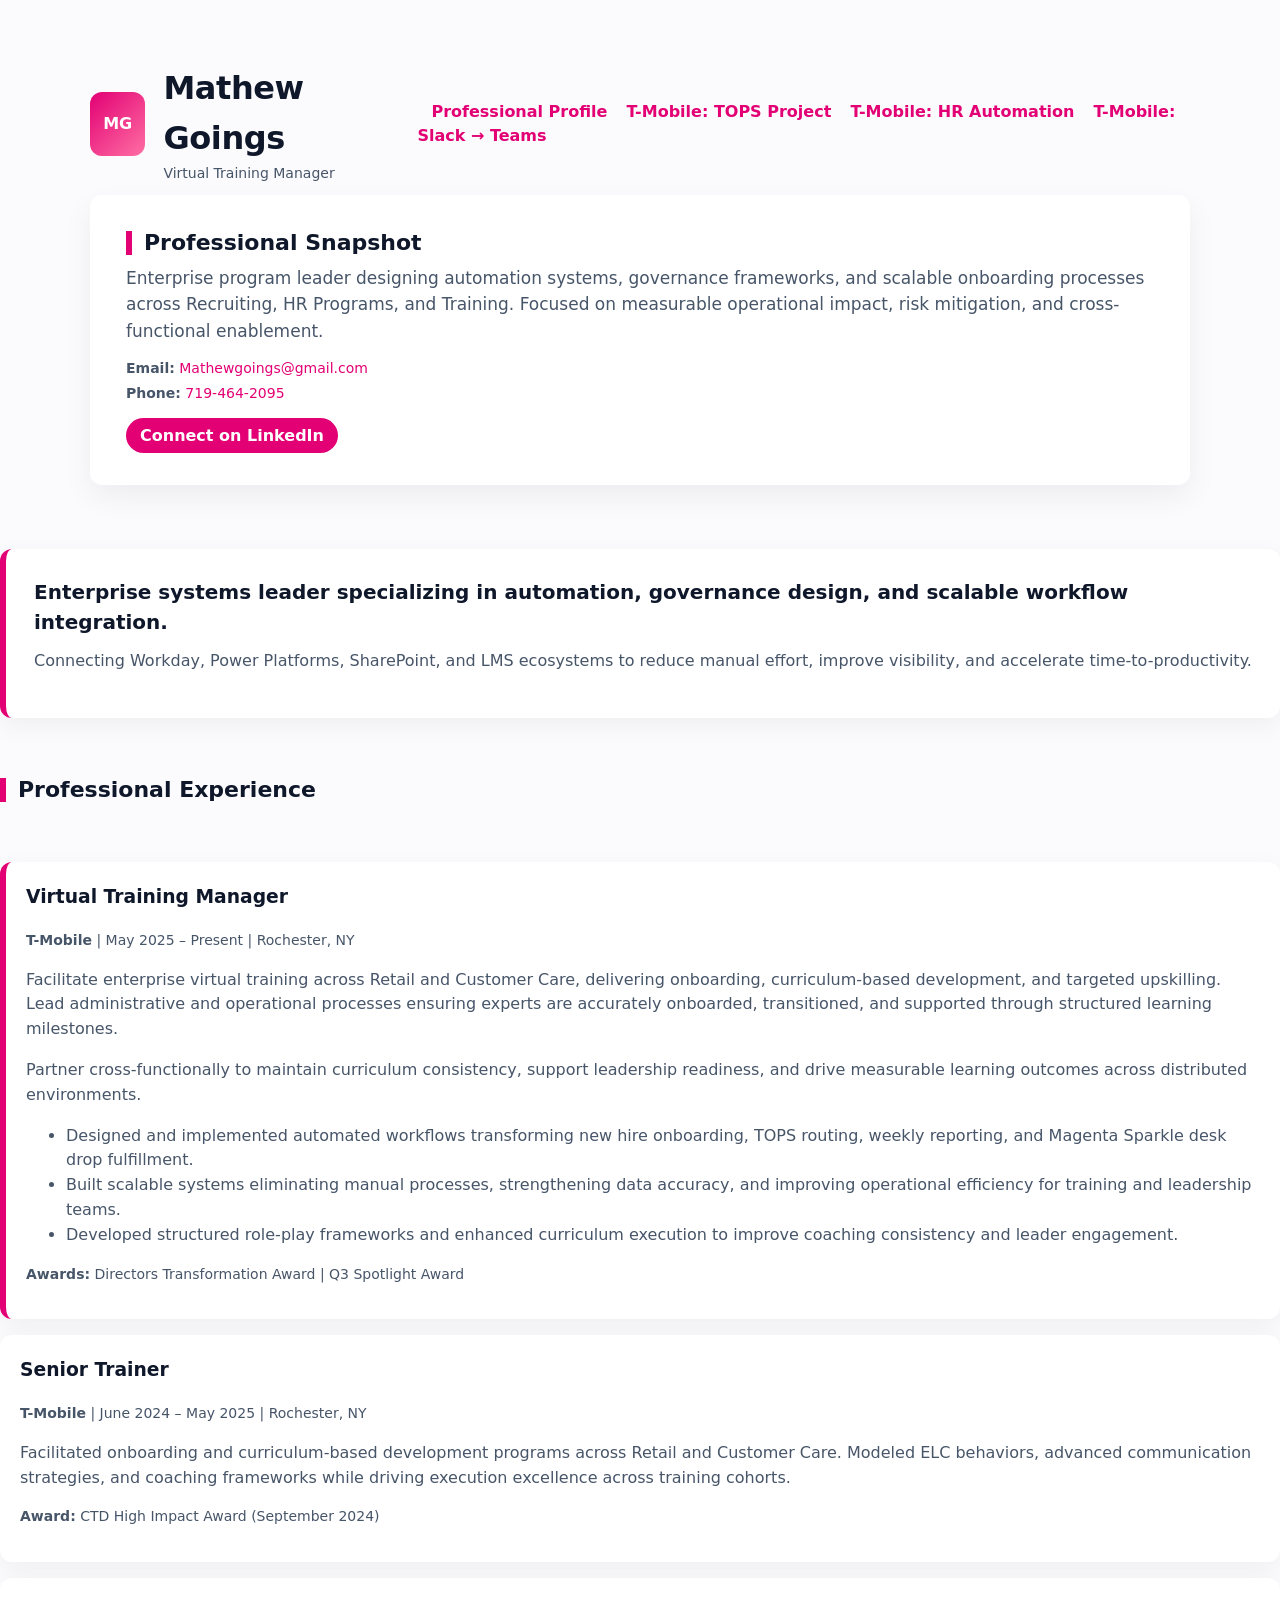
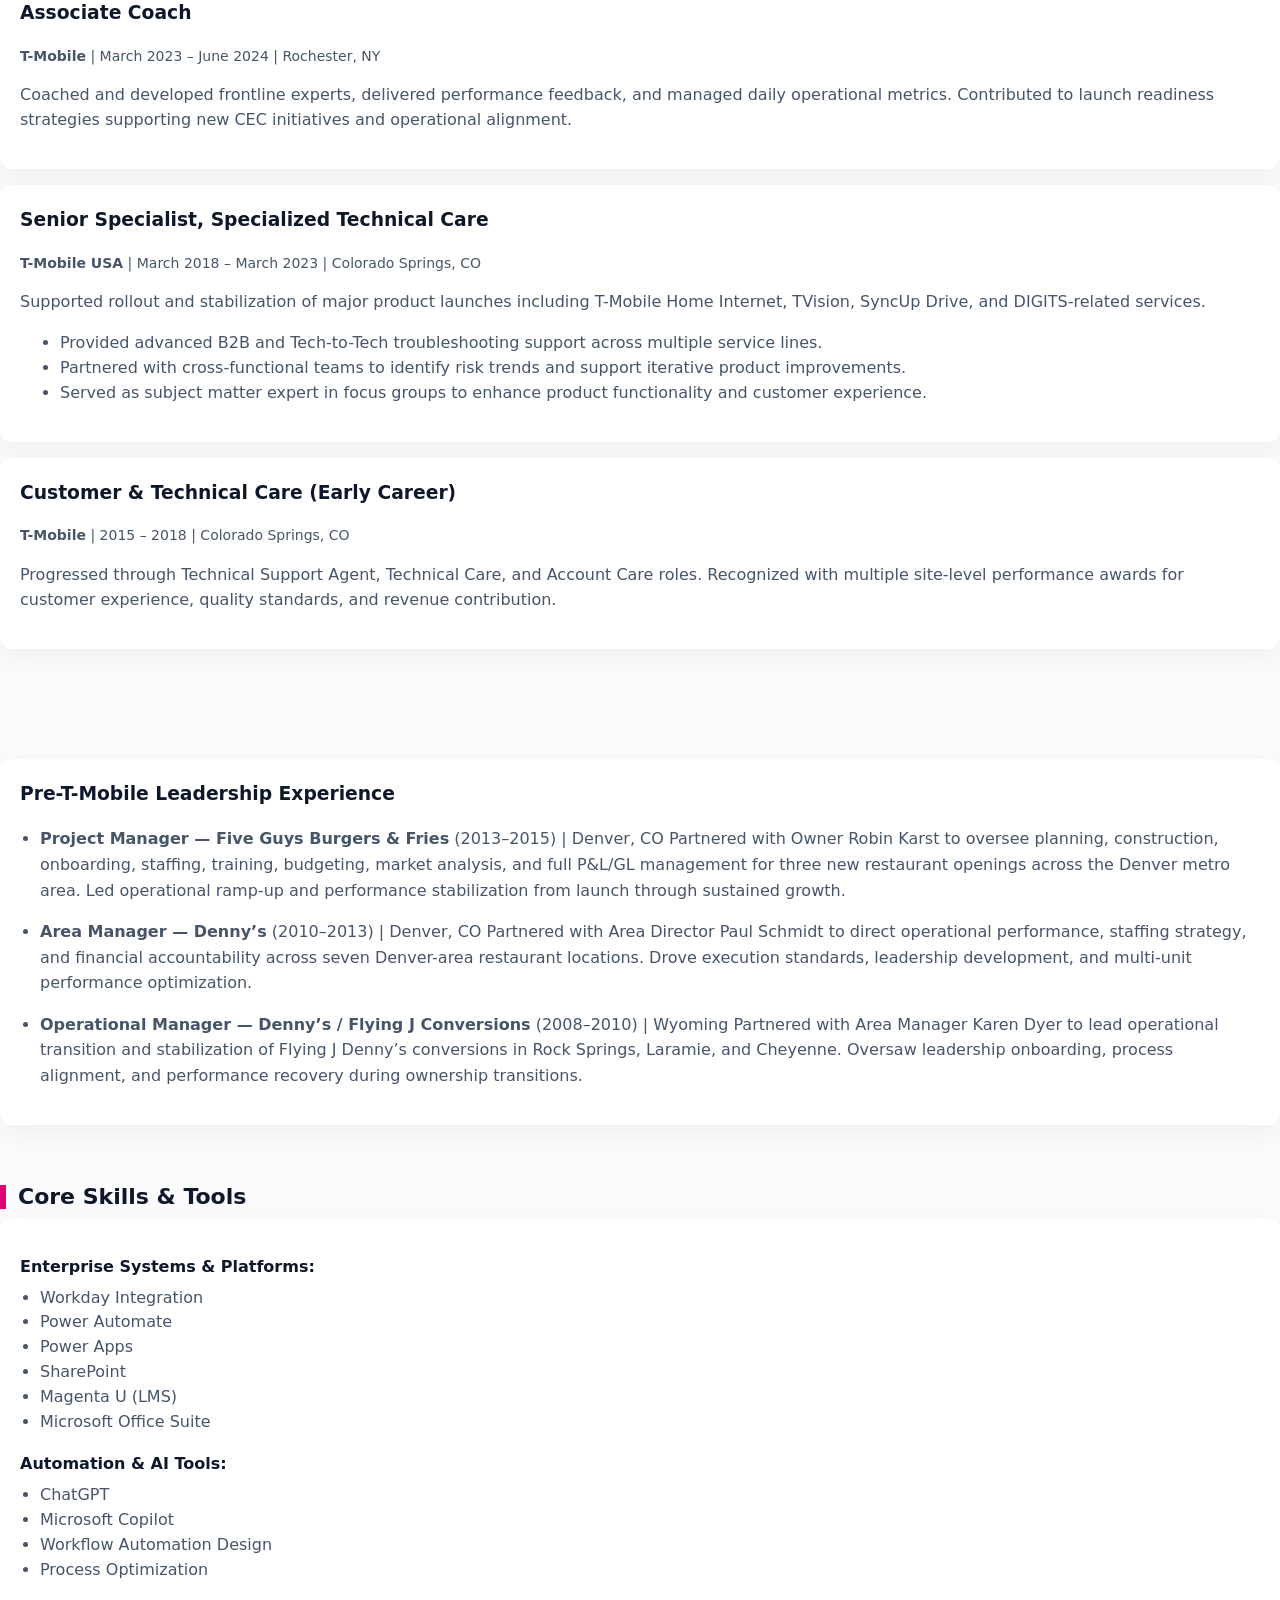
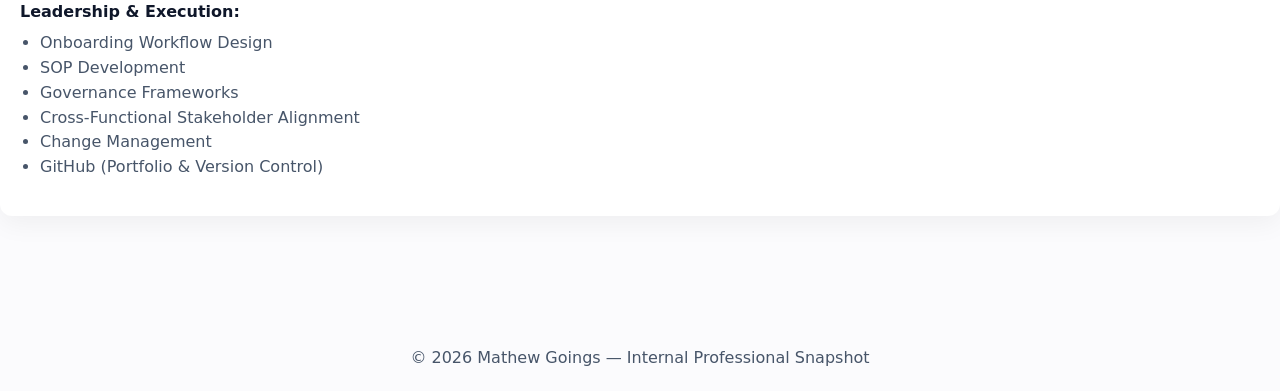
==== index.html @ 7396b1c6 "Add link to Slack → Teams page in navigation" ====
<head>
  <meta charset="utf-8" />
  <meta name="viewport" content="width=device-width,initial-scale=1" />
  <title>...</title>
  <meta name="description" content="..." />
  <link rel="stylesheet" href="assets/styles.css">
</head>
<!doctype html>
<html lang="en">
<head>
<meta charset="utf-8" />
<meta name="viewport" content="width=device-width,initial-scale=1" />
<title>Mathew Goings — Professional Snapshot</title>
<meta name="description" content="Mathew Goings — Professional Snapshot: resume, experience, contact." />
<style>
:root{
  --magenta:#e20074; --dark:#0f172a; --muted:#475569; --bg:#fbfbfd; --card:#fff; --maxw:1100px;
}
body{margin:0;font-family:"Segoe UI",system-ui,Arial;background:var(--bg);color:var(--dark);line-height:1.55}
.wrap{max-width:var(--maxw);margin:36px auto;padding:28px}
.header{display:flex;align-items:center;gap:18px;margin-bottom:10px}
.logo{width:64px;height:64px;border-radius:12px;background:linear-gradient(135deg,var(--magenta),#ff6fa3);display:flex;align-items:center;justify-content:center;color:#fff;font-weight:700}
nav{margin-left:auto}
nav a{color:var(--magenta);text-decoration:none;margin-left:14px;font-weight:700}
.hero{background:var(--card);padding:36px;border-radius:12px;box-shadow:0 12px 30px rgba(12,16,23,0.06)}
h1{margin:0;font-size:32px}
p.lead{color:var(--muted);margin-top:8px}
.section{margin-top:60px}
h2{font-size:22px;margin:0 0 10px 0;border-left:6px solid var(--magenta);padding-left:12px}
.card{background:var(--card);padding:20px;border-radius:12px;box-shadow:0 8px 26px rgba(12,16,23,0.05);margin-bottom:16px}
.contact{margin-top:14px;color:var(--muted)}
ul.clean{padding-left:20px;color:var(--muted)}
.small{font-size:14px;color:var(--muted)}
footer{margin-top:40px;padding:20px;text-align:center;color:var(--muted)}
</style>
</head>
<body>
  <div class="wrap">
    <header class="header" role="banner">
      <div class="logo">MG</div>
      <div>
        <h1>Mathew Goings</h1>
        <div class="small">Virtual Training Manager</div>
      </div>
      <nav>
        <a href="./index.html">Professional Profile</a>
        <a href="./tops.html">T-Mobile: TOPS Project</a>
        <a href="./hr.html">T-Mobile: HR Automation</a>
        <a href="/mathewgoings-portfolio/slack-to-teams.html">T-Mobile: Slack → Teams</a>
      </nav>
    </header>

    <section class="hero" aria-labelledby="snapshot-title">
      <h2 id="snapshot-title">Professional Snapshot</h2>
      <p class="lead">Enterprise program leader designing automation systems, governance frameworks, and scalable onboarding processes across Recruiting, HR Programs, and Training. Focused on measurable operational impact, risk mitigation, and cross-functional enablement.</p>
     <div class="contact small" style="margin-top:12px; line-height:1.8;">
  <strong>Email:</strong> 
  <a href="mailto:Mathewgoings@gmail.com" style="color:var(--magenta); text-decoration:none;">
    Mathewgoings@gmail.com
  </a><br>

  <strong>Phone:</strong> 
  <a href="tel:17194642095" style="color:var(--magenta); text-decoration:none;">
    719-464-2095
    <div style="height:18px;"></div>
       
<a href="https://www.linkedin.com/in/mathew-goings-a8955365/" 
   target="_blank" 
   rel="noopener noreferrer"
   style="color:var(--magenta); text-decoration:none;">
</a>
  </a>
       
</div><a href="https://www.linkedin.com/in/mathew-goings-a8955365/" 
   target="_blank" 
   rel="noopener noreferrer"
   style="background:var(--magenta); color:white; padding:8px 14px; border-radius:20px; text-decoration:none; font-weight:600;">
   Connect on LinkedIn
</a>
</a>
      </div>
    </section>

    <div class="card" style="border-left:6px solid var(--magenta); padding:28px;">
  <p style="font-size:20px; font-weight:600; line-height:1.5; margin:0;">
    Enterprise systems leader specializing in automation, governance design, and scalable workflow integration.
  </p>
  <p class="muted" style="margin-top:12px;">
    Connecting Workday, Power Platforms, SharePoint, and LMS ecosystems to reduce manual effort, improve visibility, and accelerate time-to-productivity.
  </p>
</div>


<section class="section">
  <h2>Professional Experience</h2>
<div style="height:50px;"></div>
  <!-- Virtual Training Manager -->
  <div class="card" style="border-left:6px solid var(--magenta);">
    <h3 style="margin-top:0;">Virtual Training Manager</h3>
    <p class="small"><strong>T-Mobile</strong> | May 2025 – Present | Rochester, NY</p>

    <p class="muted">
      Facilitate enterprise virtual training across Retail and Customer Care, delivering onboarding, curriculum-based development, and targeted upskilling. Lead administrative and operational processes ensuring experts are accurately onboarded, transitioned, and supported through structured learning milestones.
    </p>

    <p class="muted">
      Partner cross-functionally to maintain curriculum consistency, support leadership readiness, and drive measurable learning outcomes across distributed environments.
    </p>

    <ul class="muted" style="margin-top:12px;">
      <li>Designed and implemented automated workflows transforming new hire onboarding, TOPS routing, weekly reporting, and Magenta Sparkle desk drop fulfillment.</li>
      <li>Built scalable systems eliminating manual processes, strengthening data accuracy, and improving operational efficiency for training and leadership teams.</li>
      <li>Developed structured role-play frameworks and enhanced curriculum execution to improve coaching consistency and leader engagement.</li>
    </ul>

    <p class="small" style="margin-top:12px;">
      <strong>Awards:</strong> Directors Transformation Award | Q3 Spotlight Award
    </p>
  </div>

  <!-- Senior Trainer -->
  <div class="card">
    <h3 style="margin-top:0;">Senior Trainer</h3>
    <p class="small"><strong>T-Mobile</strong> | June 2024 – May 2025 | Rochester, NY</p>

    <p class="muted">
      Facilitated onboarding and curriculum-based development programs across Retail and Customer Care. Modeled ELC behaviors, advanced communication strategies, and coaching frameworks while driving execution excellence across training cohorts.
    </p>

    <p class="small" style="margin-top:12px;">
      <strong>Award:</strong> CTD High Impact Award (September 2024)
    </p>
  </div>

  <!-- Associate Coach -->
  <div class="card">
    <h3 style="margin-top:0;">Associate Coach</h3>
    <p class="small"><strong>T-Mobile</strong> | March 2023 – June 2024 | Rochester, NY</p>

    <p class="muted">
      Coached and developed frontline experts, delivered performance feedback, and managed daily operational metrics. Contributed to launch readiness strategies supporting new CEC initiatives and operational alignment.
    </p>
  </div>

  <!-- Senior Specialist -->
  <div class="card">
    <h3 style="margin-top:0;">Senior Specialist, Specialized Technical Care</h3>
    <p class="small"><strong>T-Mobile USA</strong> | March 2018 – March 2023 | Colorado Springs, CO</p>

    <p class="muted">
      Supported rollout and stabilization of major product launches including T-Mobile Home Internet, TVision, SyncUp Drive, and DIGITS-related services.
    </p>

    <ul class="muted" style="margin-top:12px;">
      <li>Provided advanced B2B and Tech-to-Tech troubleshooting support across multiple service lines.</li>
      <li>Partnered with cross-functional teams to identify risk trends and support iterative product improvements.</li>
      <li>Served as subject matter expert in focus groups to enhance product functionality and customer experience.</li>
    </ul>
  </div>

  <!-- Early Career -->
  <div class="card">
    <h3 style="margin-top:0;">Customer & Technical Care (Early Career)</h3>
    <p class="small"><strong>T-Mobile</strong> | 2015 – 2018 | Colorado Springs, CO</p>

    <p class="muted">
      Progressed through Technical Support Agent, Technical Care, and Account Care roles. Recognized with multiple site-level performance awards for customer experience, quality standards, and revenue contribution.
    </p>
  </div>

</section>

    <div class="card">
  <h3 style="margin-top:0;">Pre-T-Mobile Leadership Experience</h3>

  <ul class="muted" style="padding-left:20px; margin-top:12px; line-height:1.6;">

    <li style="margin-bottom:16px;">
      <strong>Project Manager — Five Guys Burgers & Fries</strong> (2013–2015) | Denver, CO  
      Partnered with Owner Robin Karst to oversee planning, construction, onboarding, staffing, training, budgeting, market analysis, and full P&L/GL management for three new restaurant openings across the Denver metro area. Led operational ramp-up and performance stabilization from launch through sustained growth.
    </li>

    <li style="margin-bottom:16px;">
      <strong>Area Manager — Denny’s</strong> (2010–2013) | Denver, CO  
      Partnered with Area Director Paul Schmidt to direct operational performance, staffing strategy, and financial accountability across seven Denver-area restaurant locations. Drove execution standards, leadership development, and multi-unit performance optimization.
    </li>

    <li>
      <strong>Operational Manager — Denny’s / Flying J Conversions</strong> (2008–2010) | Wyoming  
      Partnered with Area Manager Karen Dyer to lead operational transition and stabilization of Flying J Denny’s conversions in Rock Springs, Laramie, and Cheyenne. Oversaw leadership onboarding, process alignment, and performance recovery during ownership transitions.
    </li>

  </ul>
</div>

  <section class="section">
  <h2>Core Skills & Tools</h2>

  <div class="card">

    <p style="font-weight:700; margin-bottom:6px;">Enterprise Systems & Platforms:</p>
    <ul class="muted" style="padding-left:20px; margin-top:0; margin-bottom:18px;">
      <li>Workday Integration</li>
      <li>Power Automate</li>
      <li>Power Apps</li>
      <li>SharePoint</li>
      <li>Magenta U (LMS)</li>
      <li>Microsoft Office Suite</li>
    </ul>

    <p style="font-weight:700; margin-bottom:6px;">Automation & AI Tools:</p>
    <ul class="muted" style="padding-left:20px; margin-top:0; margin-bottom:18px;">
      <li>ChatGPT</li>
      <li>Microsoft Copilot</li>
      <li>Workflow Automation Design</li>
      <li>Process Optimization</li>
    </ul>

    <p style="font-weight:700; margin-bottom:6px;">Leadership & Execution:</p>
    <ul class="muted" style="padding-left:20px; margin-top:0;">
      <li>Onboarding Workflow Design</li>
      <li>SOP Development</li>
      <li>Governance Frameworks</li>
      <li>Cross-Functional Stakeholder Alignment</li>
      <li>Change Management</li>
      <li>GitHub (Portfolio & Version Control)</li>
    </ul>

  </div>
</section>
    <footer>
      © 2026 Mathew Goings — Internal Professional Snapshot
    </footer>
  </div>
</body>
</html>
---- assets/styles.css ----
:root{
  --magenta: #e20074;
  --dark: #0f172a;
  --muted: #475569;
  --card: #ffffff;
  --bg: #fbfbfd;
  --maxw: 1100px;
  --gap-large: 110px; /* ~1 inch vertical spacing */
}

/* Base */
html,body{height:100%}
body{
  margin:0;
  background:var(--bg);
  color:var(--dark);
  font-family: "Segoe UI", system-ui, -apple-system, "Helvetica Neue", Arial;
  -webkit-font-smoothing:antialiased;
  -moz-osx-font-smoothing:grayscale;
  line-height:1.55;
  font-size:16px;
}

/* Layout */
.wrap{max-width:var(--maxw);margin:36px auto;padding:28px}
header.brand, .header{display:flex;gap:18px;align-items:center;margin-bottom:18px}
.logo{width:64px;height:64px;border-radius:12px;display:flex;align-items:center;justify-content:center;background:linear-gradient(135deg,var(--magenta),#ff6fa3);color:#fff;font-weight:700}
h1{margin:0;font-size:34px;letter-spacing:-0.4px}
.subtitle, .small{color:var(--muted)}
nav{margin-left:auto}
nav a{color:var(--magenta);text-decoration:none;margin-left:14px;font-weight:700}

/* hero */
.hero{background:var(--card);padding:40px;border-radius:12px;box-shadow:0 12px 30px rgba(12,16,23,0.06);text-align:left}
.hero p{margin:12px 0 0 0;font-size:17px;color:var(--muted)}
.badge{display:inline-block;padding:8px 14px;background:var(--magenta);color:white;border-radius:999px;font-weight:700;font-size:13px}

/* sections */
.section{margin-top:var(--gap-large);margin-bottom:var(--gap-large)}
.section--about{margin-top:46px}
h2{margin:0 0 18px 0;font-size:26px;padding-left:12px;border-left:6px solid var(--magenta);line-height:1.1}
.card{background:var(--card);padding:22px;border-radius:12px;box-shadow: 0 8px 26px rgba(12,16,23,0.05);margin-bottom:18px}
.two-col{display:grid;grid-template-columns:1fr 360px;gap:22px;align-items:start}
@media(max-width:980px){.two-col{grid-template-columns:1fr}}

/* testimonials */
.lead-line{font-size:18px;color:#334155;margin-top:12px;margin-bottom:42px}
.testimonial-feature{border-left:6px solid var(--magenta);padding:28px;border-radius:10px;background:linear-gradient(180deg, #fff, #fff);box-shadow:0 12px 30px rgba(12,16,23,0.06);margin-bottom:24px}
.testimonial-feature p{margin:0 0 14px 0;font-size:18px;font-style:italic;color:#0b1220}
.testimonial-author{font-weight:700;color:var(--dark);margin-bottom:2px}
.testimonial-role{font-size:14px;color:var(--muted)}
.testimonial-grid{display:grid;grid-template-columns:repeat(2,1fr);gap:22px}
@media(max-width:820px){.testimonial-grid{grid-template-columns:1fr}}

/* enhanced testimonial visuals (carousel + feature hero) */
.testimonial-feature{
  border-left:0;
  background: linear-gradient(180deg,#fff,#fff);
  padding:36px;
  border-radius:14px;
  box-shadow:0 18px 40px rgba(12,16,23,0.10);
  margin-bottom:28px;
  display:flex;
  gap:18px;
  align-items:flex-start;
}
.testimonial-feature .quote{font-size:20px;line-height:1.45;font-style:normal;color:var(--dark);flex:1 1 auto}
.testimonial-feature .meta{min-width:200px;text-align:left}
.testimonial-feature .meta .name{font-weight:800;font-size:16px;margin-bottom:6px;color:var(--dark)}
.testimonial-feature .meta .role{font-size:14px;color:var(--muted)}

/* carousel */
.carousel{position:relative;overflow:hidden;border-radius:12px;margin-top:18px}
.slides{display:flex;transition:transform 400ms ease;will-change:transform}
.slide{min-width:100%;padding:26px;box-sizing:border-box;background:var(--card);border-radius:10px;box-shadow:0 8px 26px rgba(12,16,23,0.05)}
.slide p{margin:0 0 14px 0;color:var(--muted);font-size:15px}
.slide .name{font-weight:700;color:var(--dark)}
.slide .role{font-size:13px;color:var(--muted)}
.carousel-controls{position:absolute;top:8px;right:8px;display:flex;gap:8px}
.control-btn{background:rgba(255,255,255,0.95);border:1px solid rgba(15,23,42,0.06);padding:6px 10px;border-radius:8px;cursor:pointer;font-weight:700;color:var(--dark);box-shadow:0 4px 12px rgba(12,16,23,0.06)}
.dots{display:flex;gap:8px;justify-content:center;margin-top:12px}
.dot{width:9px;height:9px;border-radius:50%;background:#e6e8eb;cursor:pointer;border:0}
.dot.active{background:var(--magenta)}

/* small utilities */
.muted{color:var(--muted)}
.kicker{font-weight:700;color:var(--magenta);font-size:13px;letter-spacing:0.6px}
.footer{margin-top:40px;padding:28px 0;color:var(--muted);font-size:14px;text-align:center}

/* accessible focus */
a:focus, button:focus{outline:3px solid rgba(226,0,116,0.14);outline-offset:3px}
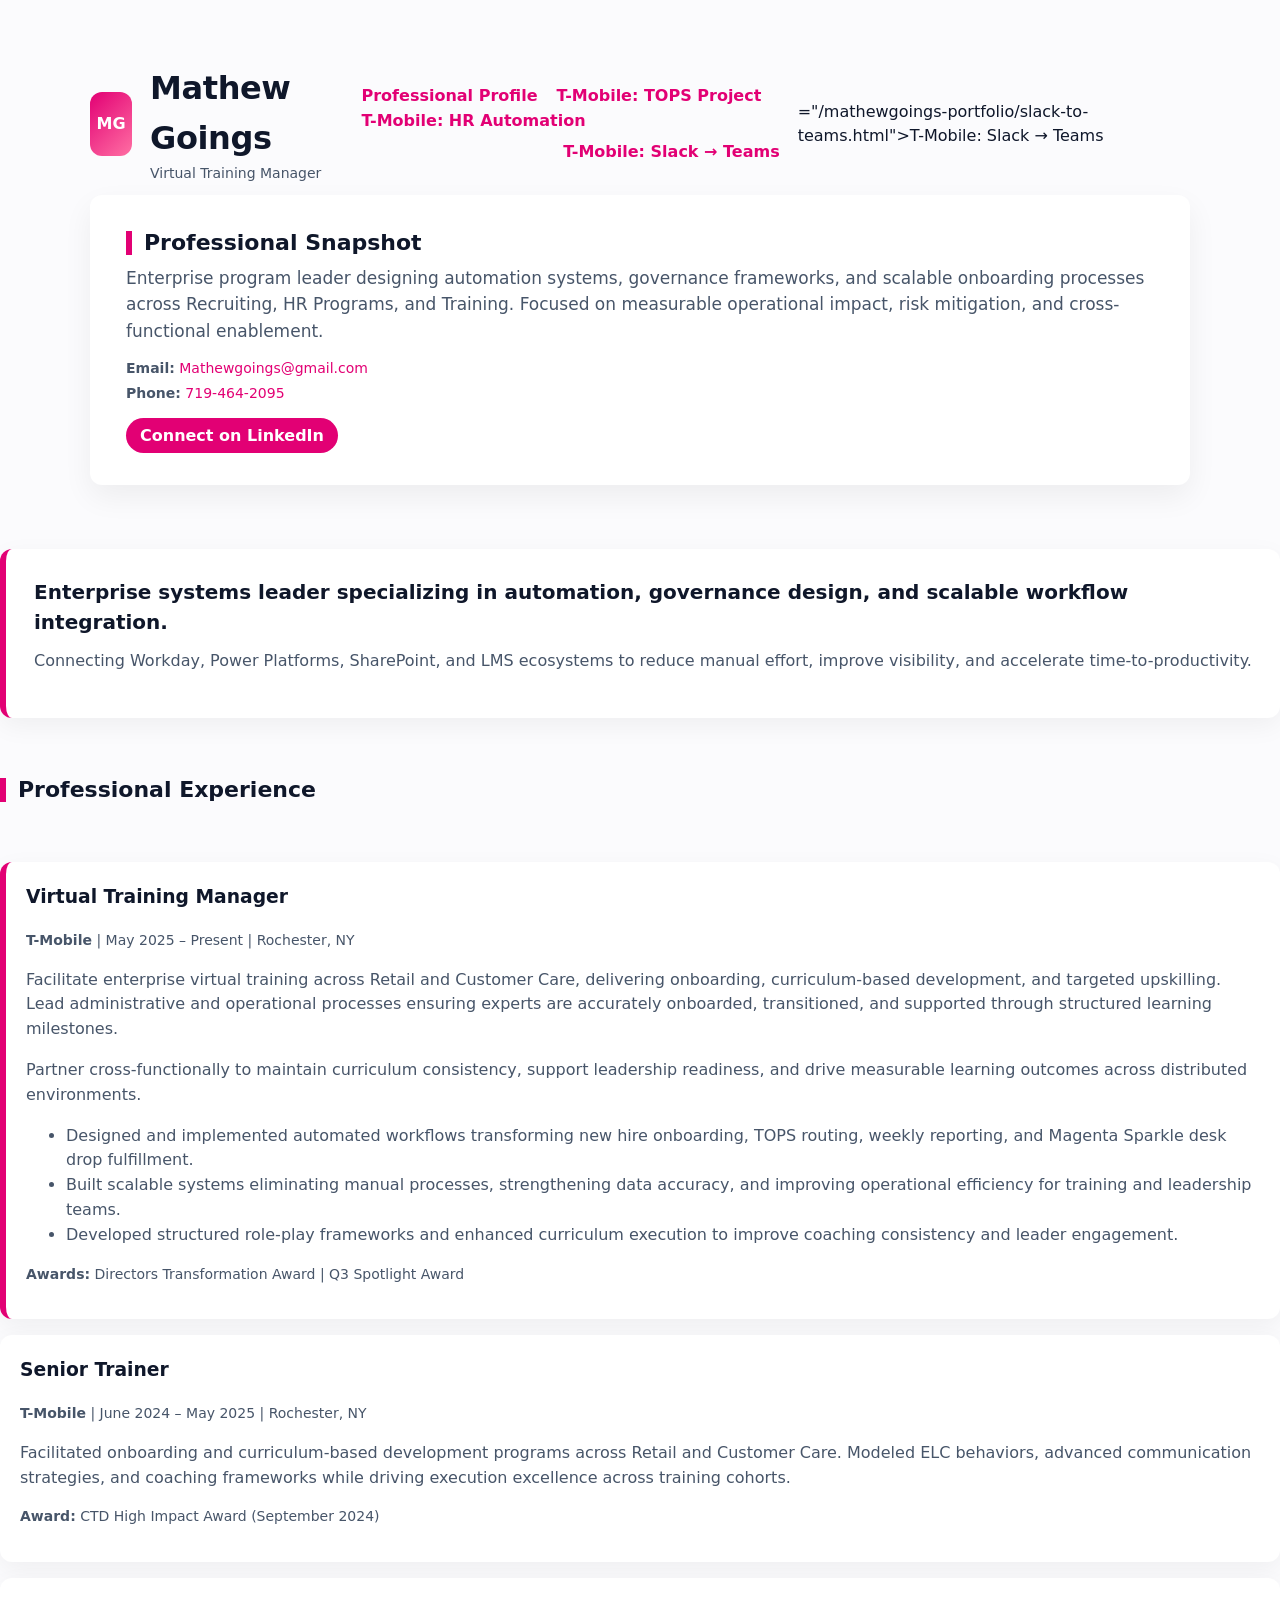
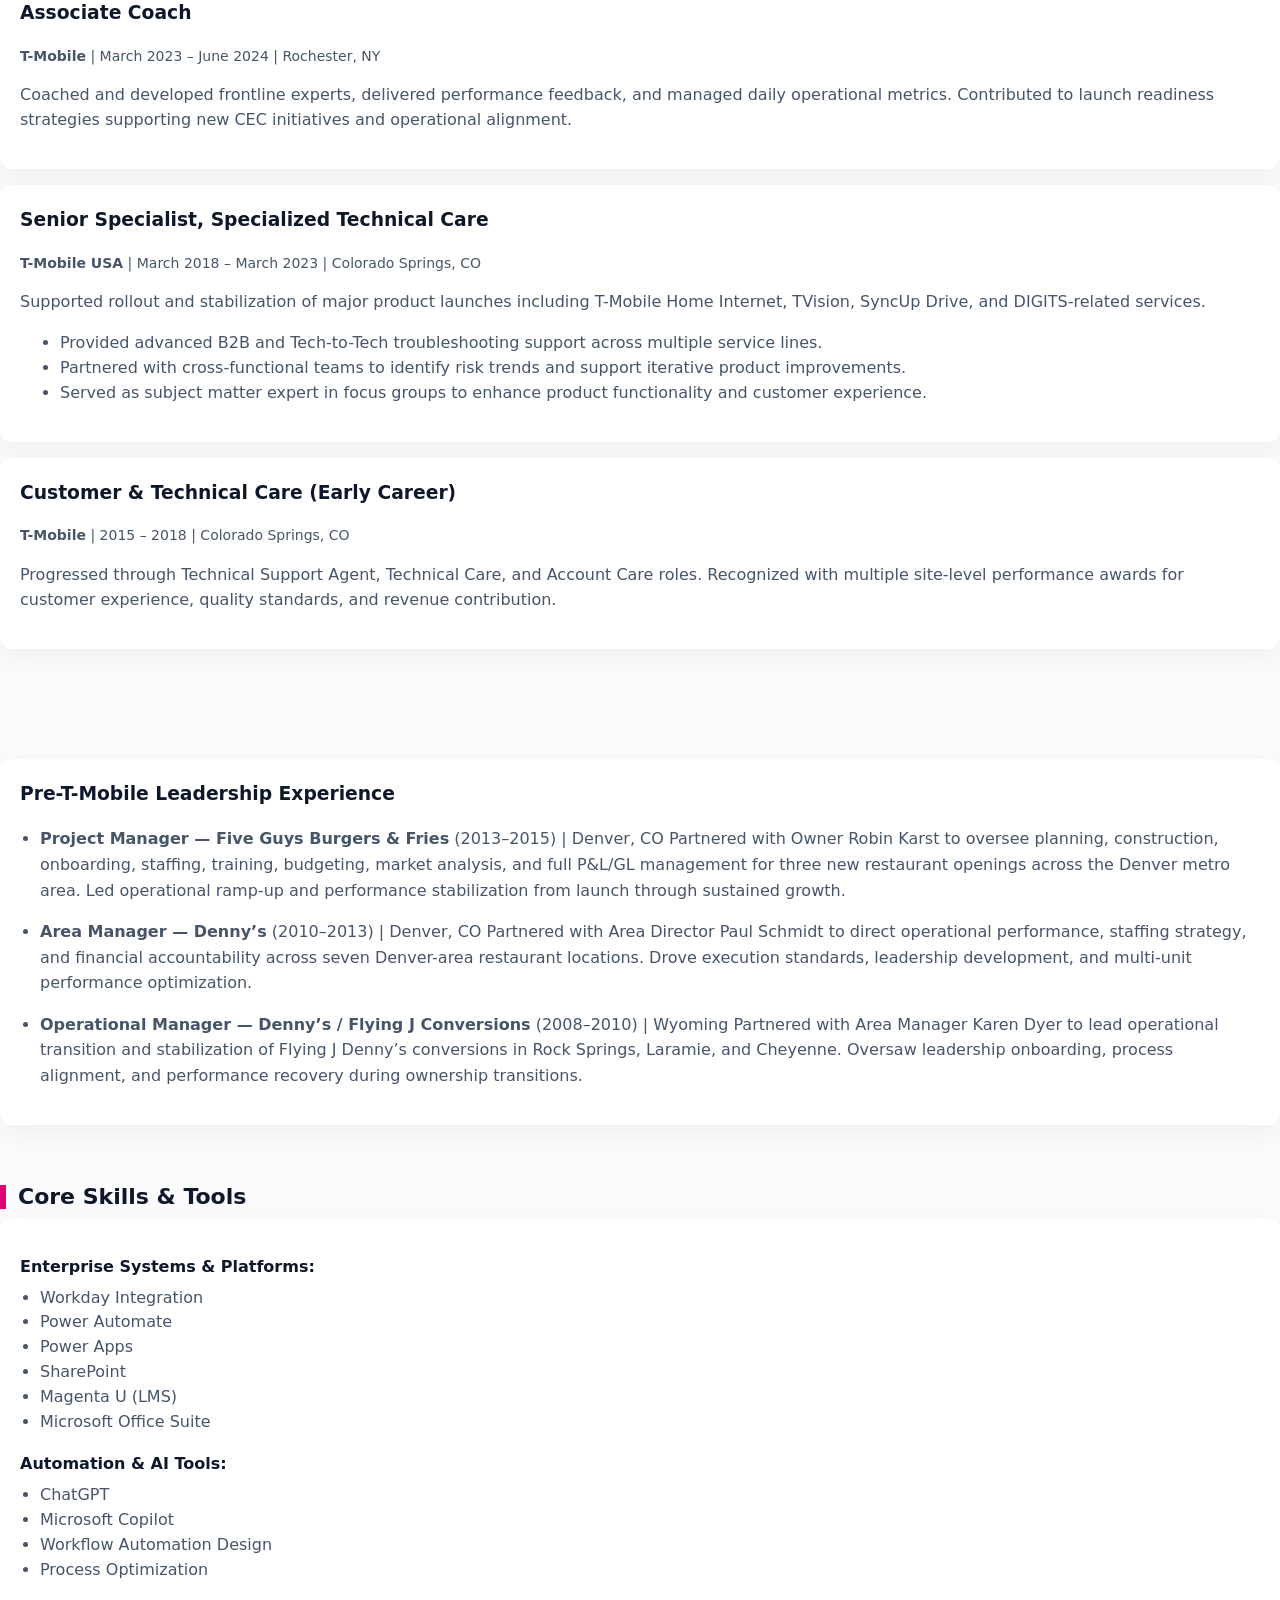
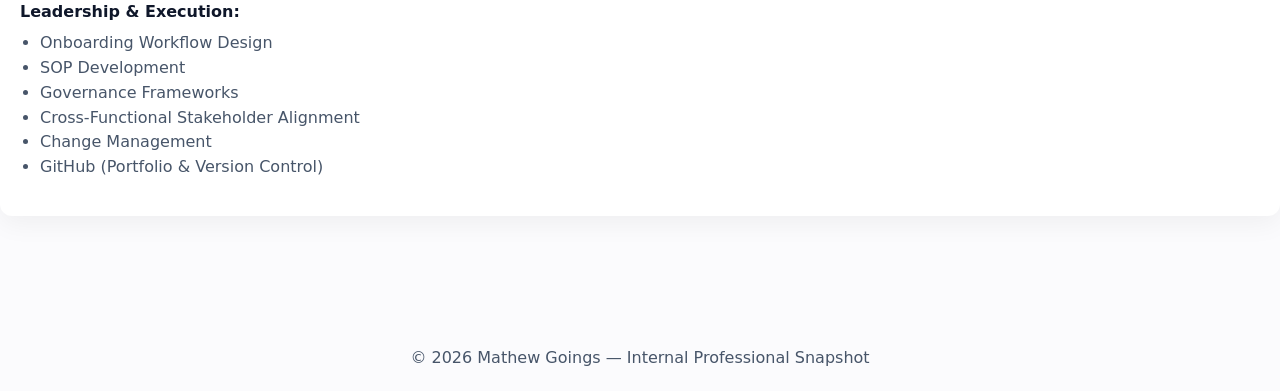
==== commit 1434bf5a: "Refactor navigation menu for improved layout" ====
--- a/index.html
+++ b/index.html
@@ -42,11 +42,23 @@
         <h1>Mathew Goings</h1>
         <div class="small">Virtual Training Manager</div>
       </div>
-      <nav>
-        <a href="./index.html">Professional Profile</a>
-        <a href="./tops.html">T-Mobile: TOPS Project</a>
-        <a href="./hr.html">T-Mobile: HR Automation</a>
-        <a href="/mathewgoings-portfolio/slack-to-teams.html">T-Mobile: Slack → Teams</a>
+      <nav style="margin-left:auto; display:flex; flex-direction:column; align-items:flex-end;">
+
+  <!-- Row 1 -->
+  <div>
+    <a href="/mathewgoings-portfolio/">Professional Profile</a>
+    <a href="/mathewgoings-portfolio/tops.html">T-Mobile: TOPS Project</a>
+    <a href="/mathewgoings-portfolio/hr.html">T-Mobile: HR Automation</a>
+  </div>
+
+  <!-- Row 2 -->
+  <div style="margin-top:6px;">
+    <a href="/mathewgoings-portfolio/slack-to-teams.html">
+      T-Mobile: Slack → Teams
+    </a>
+  </div>
+
+</nav>="/mathewgoings-portfolio/slack-to-teams.html">T-Mobile: Slack → Teams</a>
       </nav>
     </header>
 
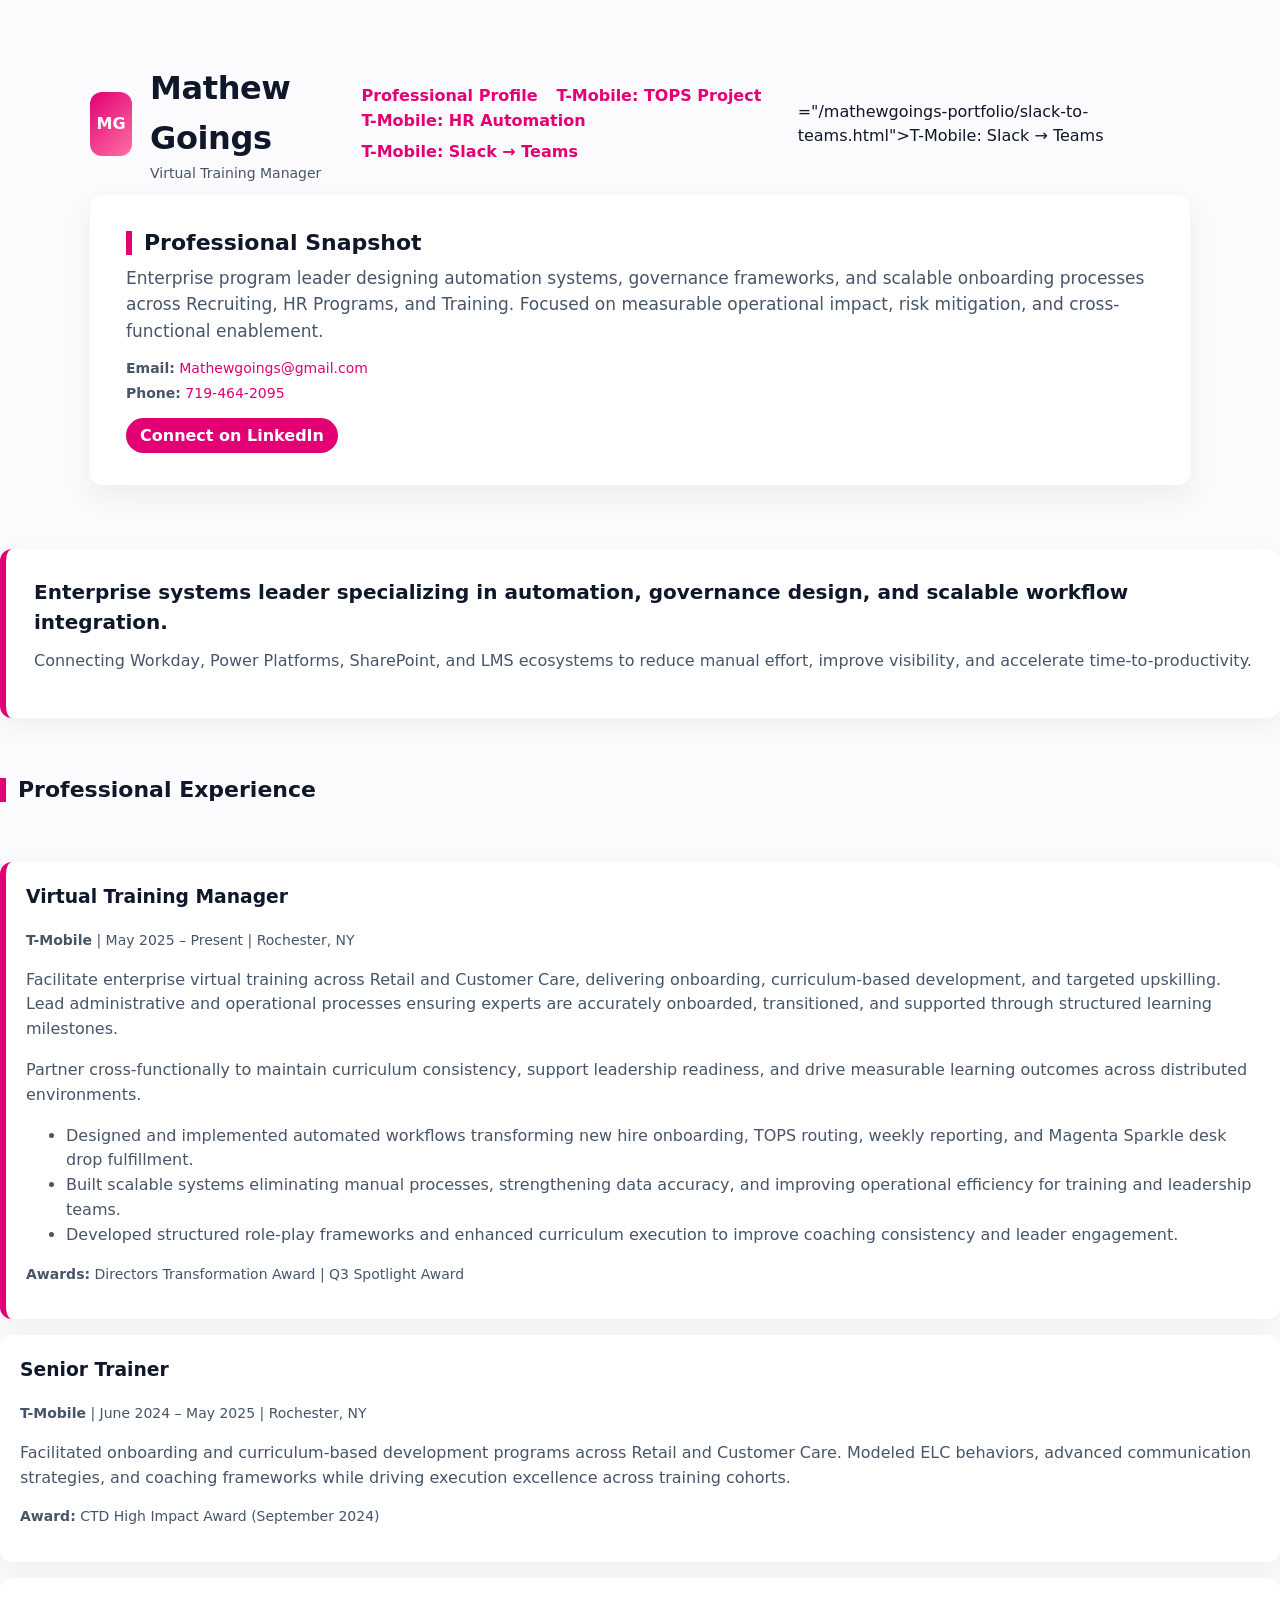
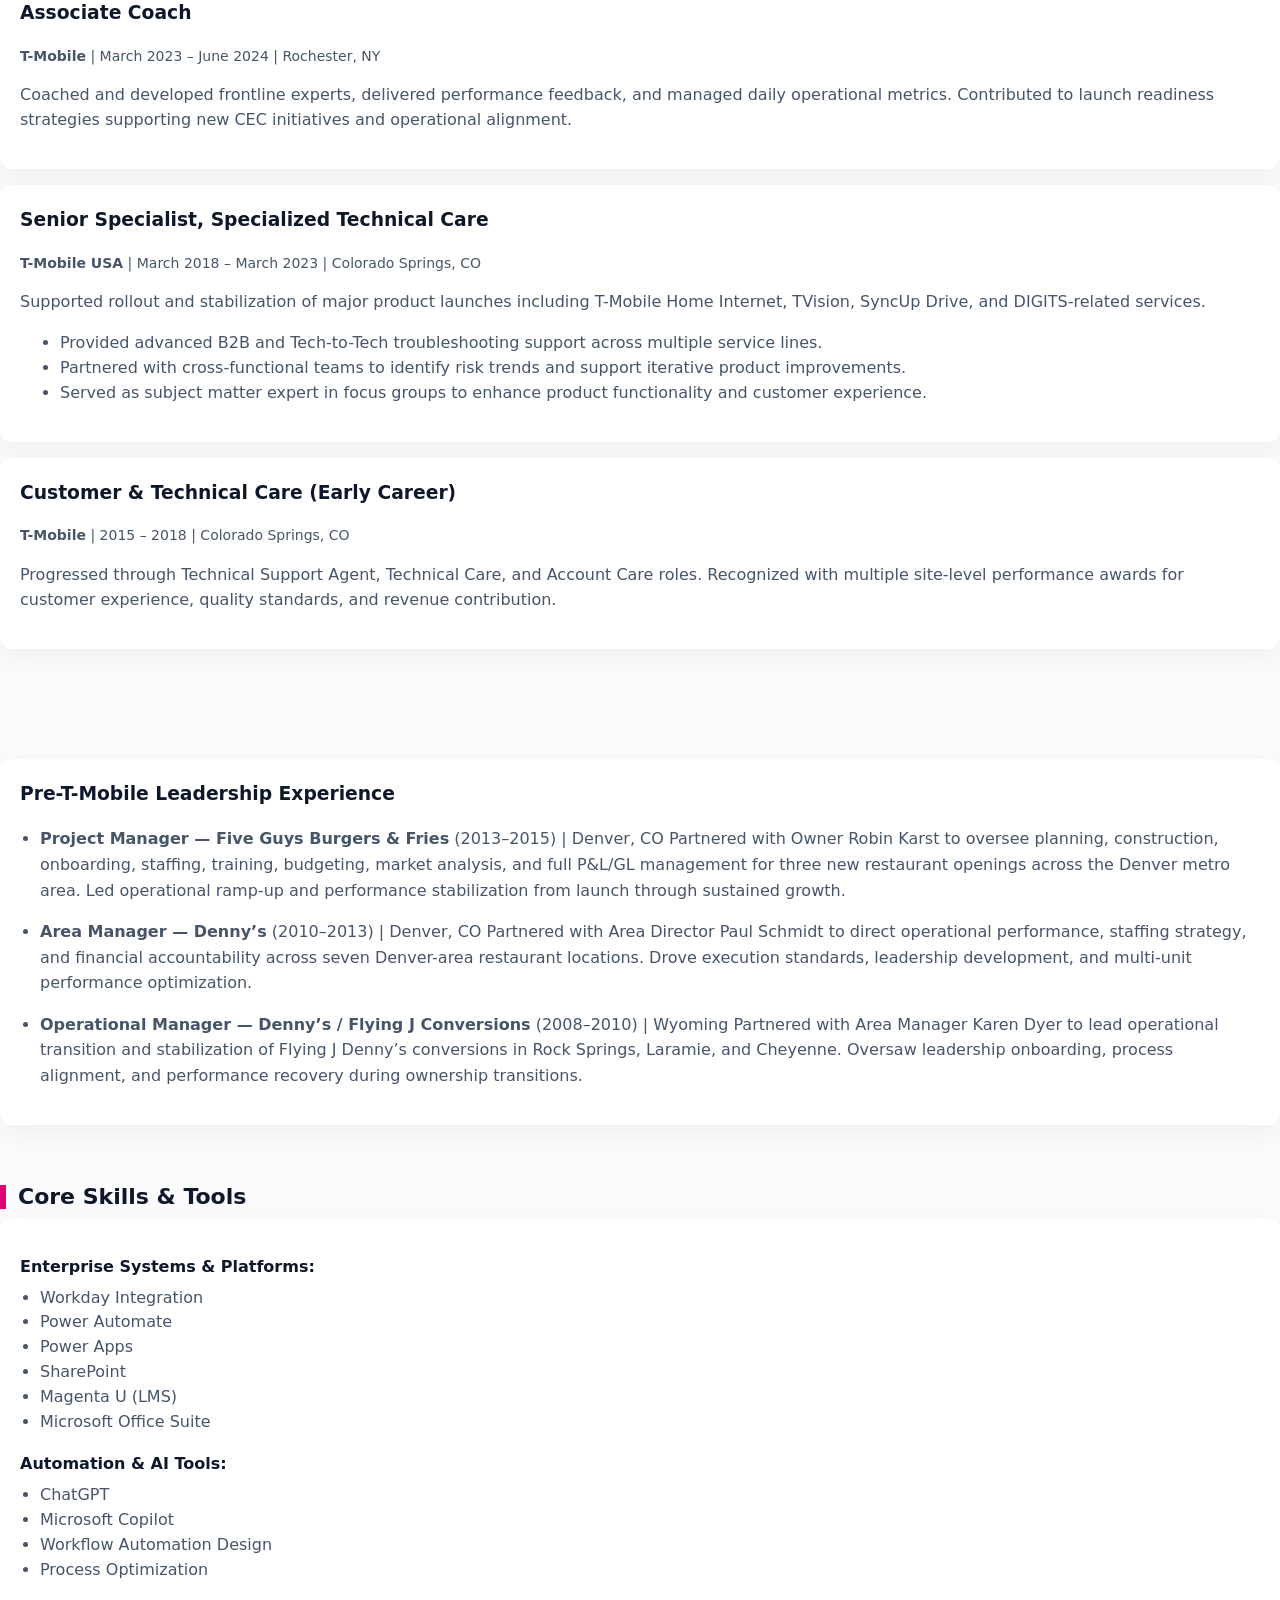
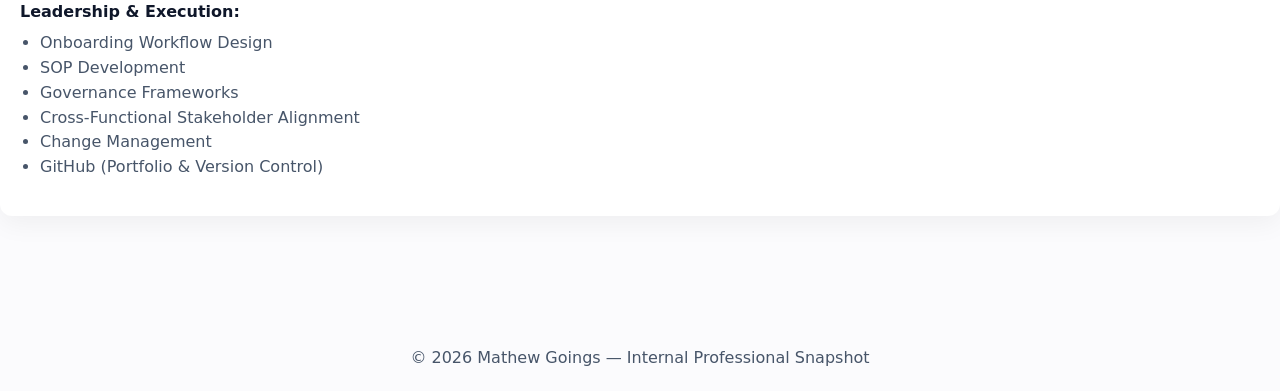
==== commit a0144e10: "Clean up index.html by removing unused elements Removed an empty div and a comment from the HTML." ====
--- a/index.html
+++ b/index.html
@@ -49,9 +49,7 @@
     <a href="/mathewgoings-portfolio/">Professional Profile</a>
     <a href="/mathewgoings-portfolio/tops.html">T-Mobile: TOPS Project</a>
     <a href="/mathewgoings-portfolio/hr.html">T-Mobile: HR Automation</a>
-  </div>
-
-  <!-- Row 2 -->
+
   <div style="margin-top:6px;">
     <a href="/mathewgoings-portfolio/slack-to-teams.html">
       T-Mobile: Slack → Teams
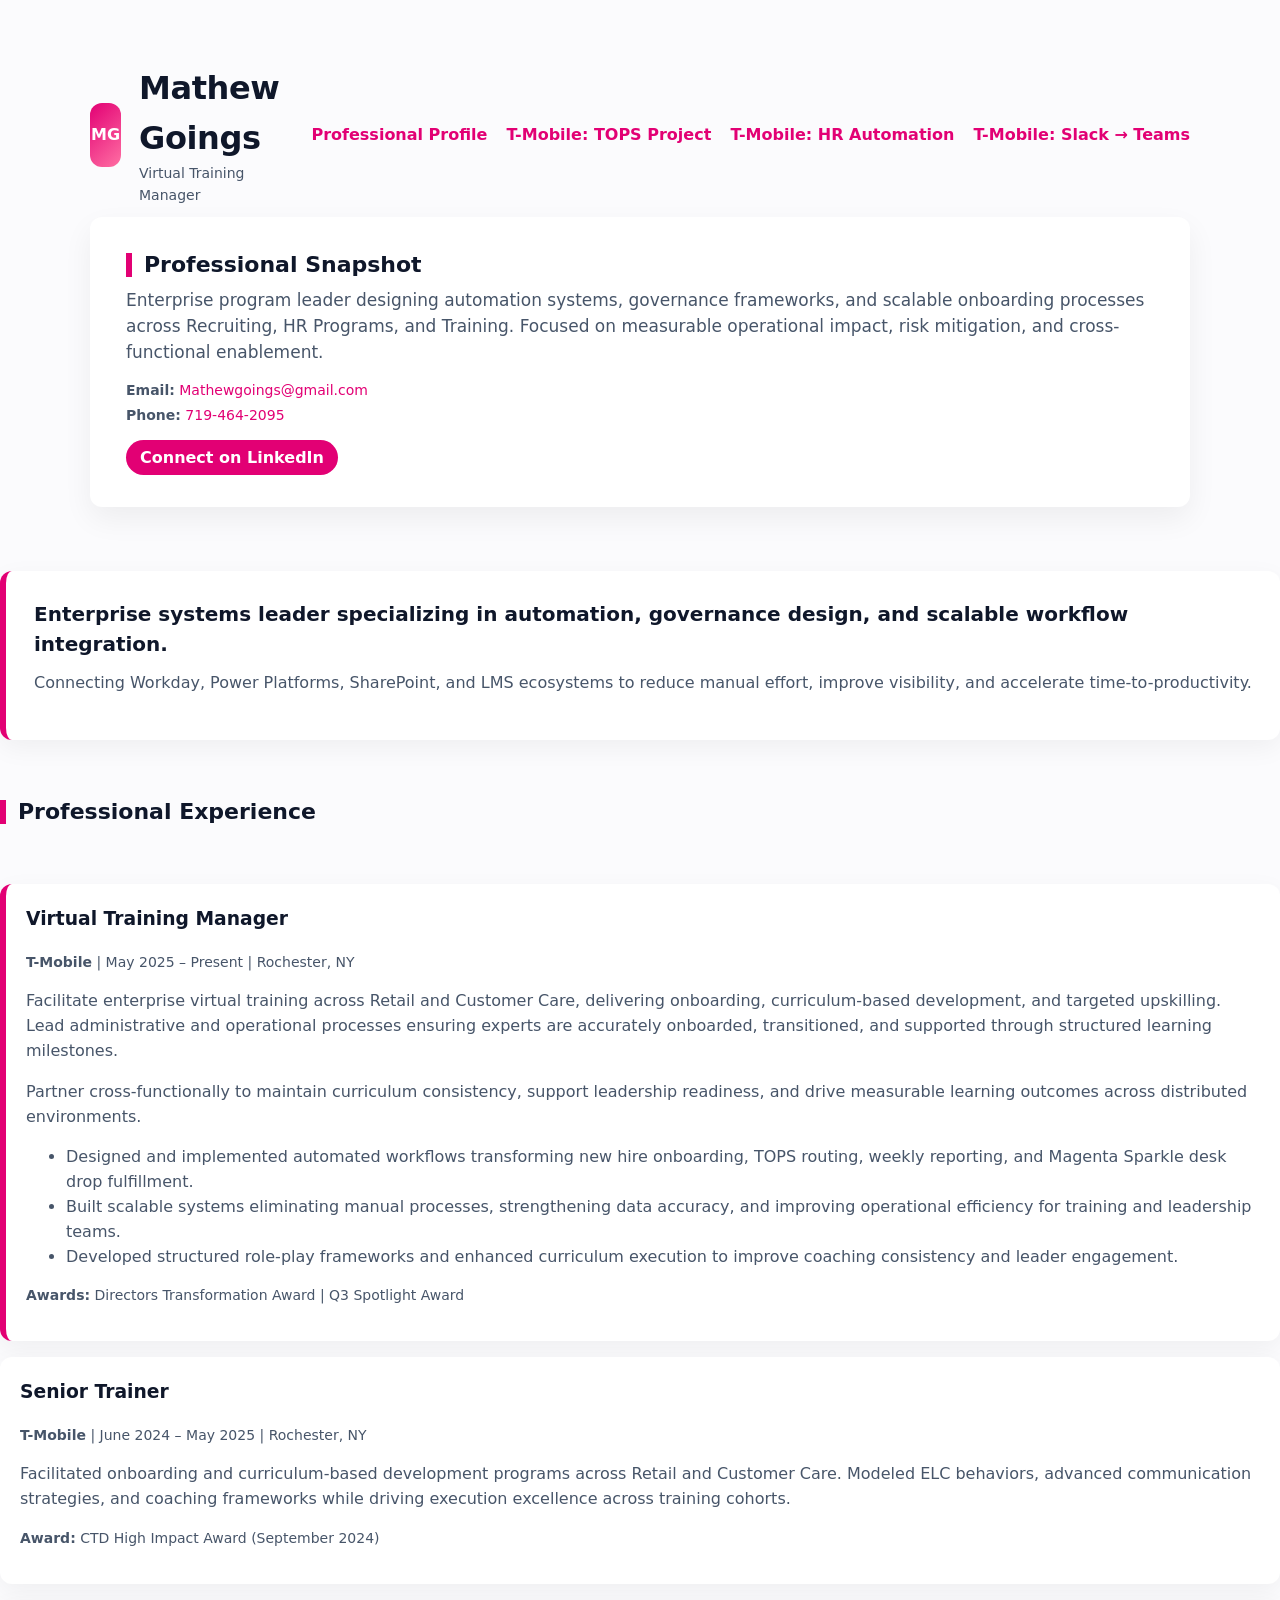
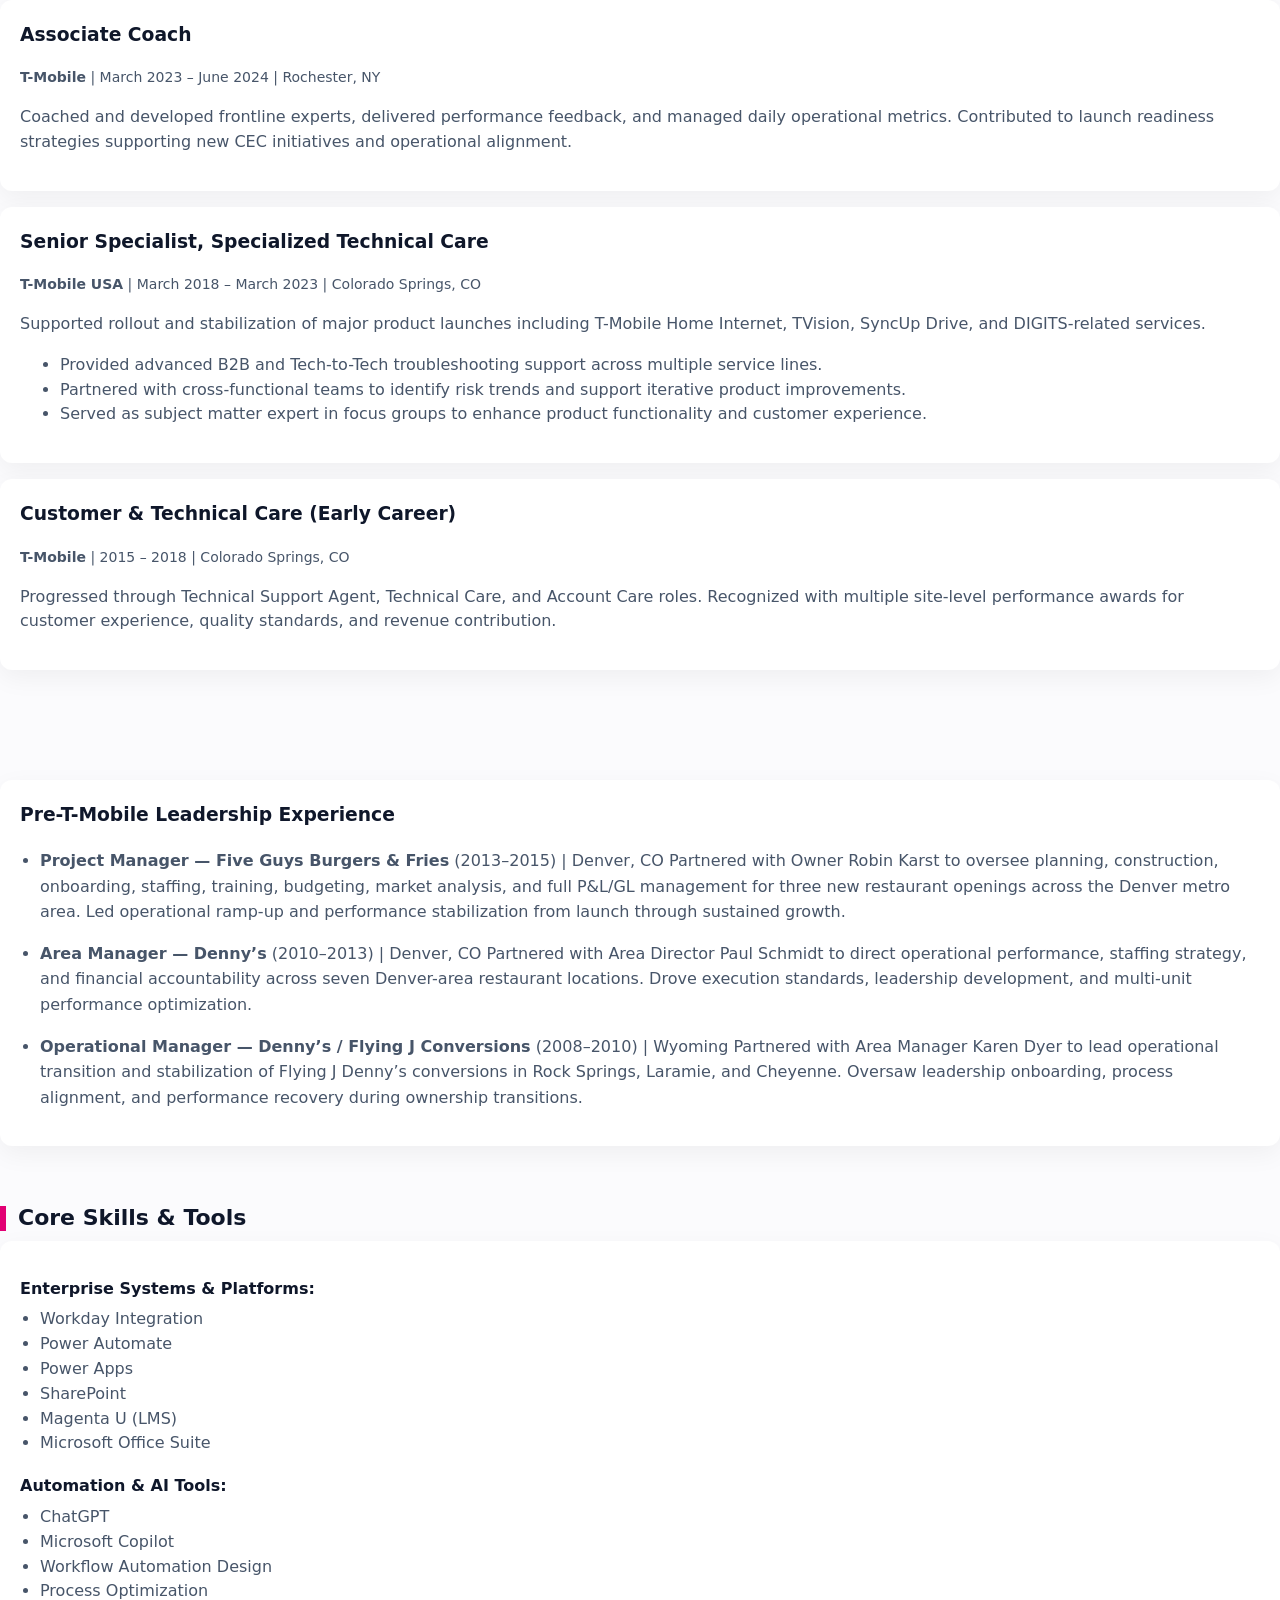
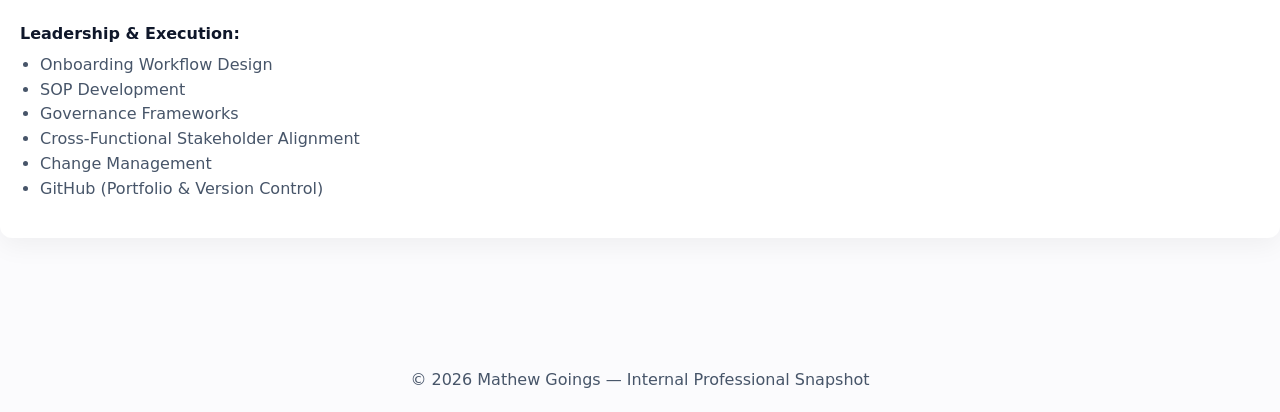
==== commit 2425a9a6: "Refactor navigation for improved layout" ====
--- a/index.html
+++ b/index.html
@@ -43,21 +43,12 @@
         <div class="small">Virtual Training Manager</div>
       </div>
       <nav style="margin-left:auto; display:flex; flex-direction:column; align-items:flex-end;">
-
-  <!-- Row 1 -->
-  <div>
-    <a href="/mathewgoings-portfolio/">Professional Profile</a>
-    <a href="/mathewgoings-portfolio/tops.html">T-Mobile: TOPS Project</a>
-    <a href="/mathewgoings-portfolio/hr.html">T-Mobile: HR Automation</a>
-
-  <div style="margin-top:6px;">
-    <a href="/mathewgoings-portfolio/slack-to-teams.html">
-      T-Mobile: Slack → Teams
-    </a>
-  </div>
-
-</nav>="/mathewgoings-portfolio/slack-to-teams.html">T-Mobile: Slack → Teams</a>
-      </nav>
+<nav style="margin-left:auto; white-space:nowrap;">
+  <a href="/mathewgoings-portfolio/">Professional Profile</a>
+  <a href="/mathewgoings-portfolio/tops.html">T-Mobile: TOPS Project</a>
+  <a href="/mathewgoings-portfolio/hr.html">T-Mobile: HR Automation</a>
+  <a href="/mathewgoings-portfolio/slack-to-teams.html">T-Mobile: Slack → Teams</a>
+</nav>
     </header>
 
     <section class="hero" aria-labelledby="snapshot-title">
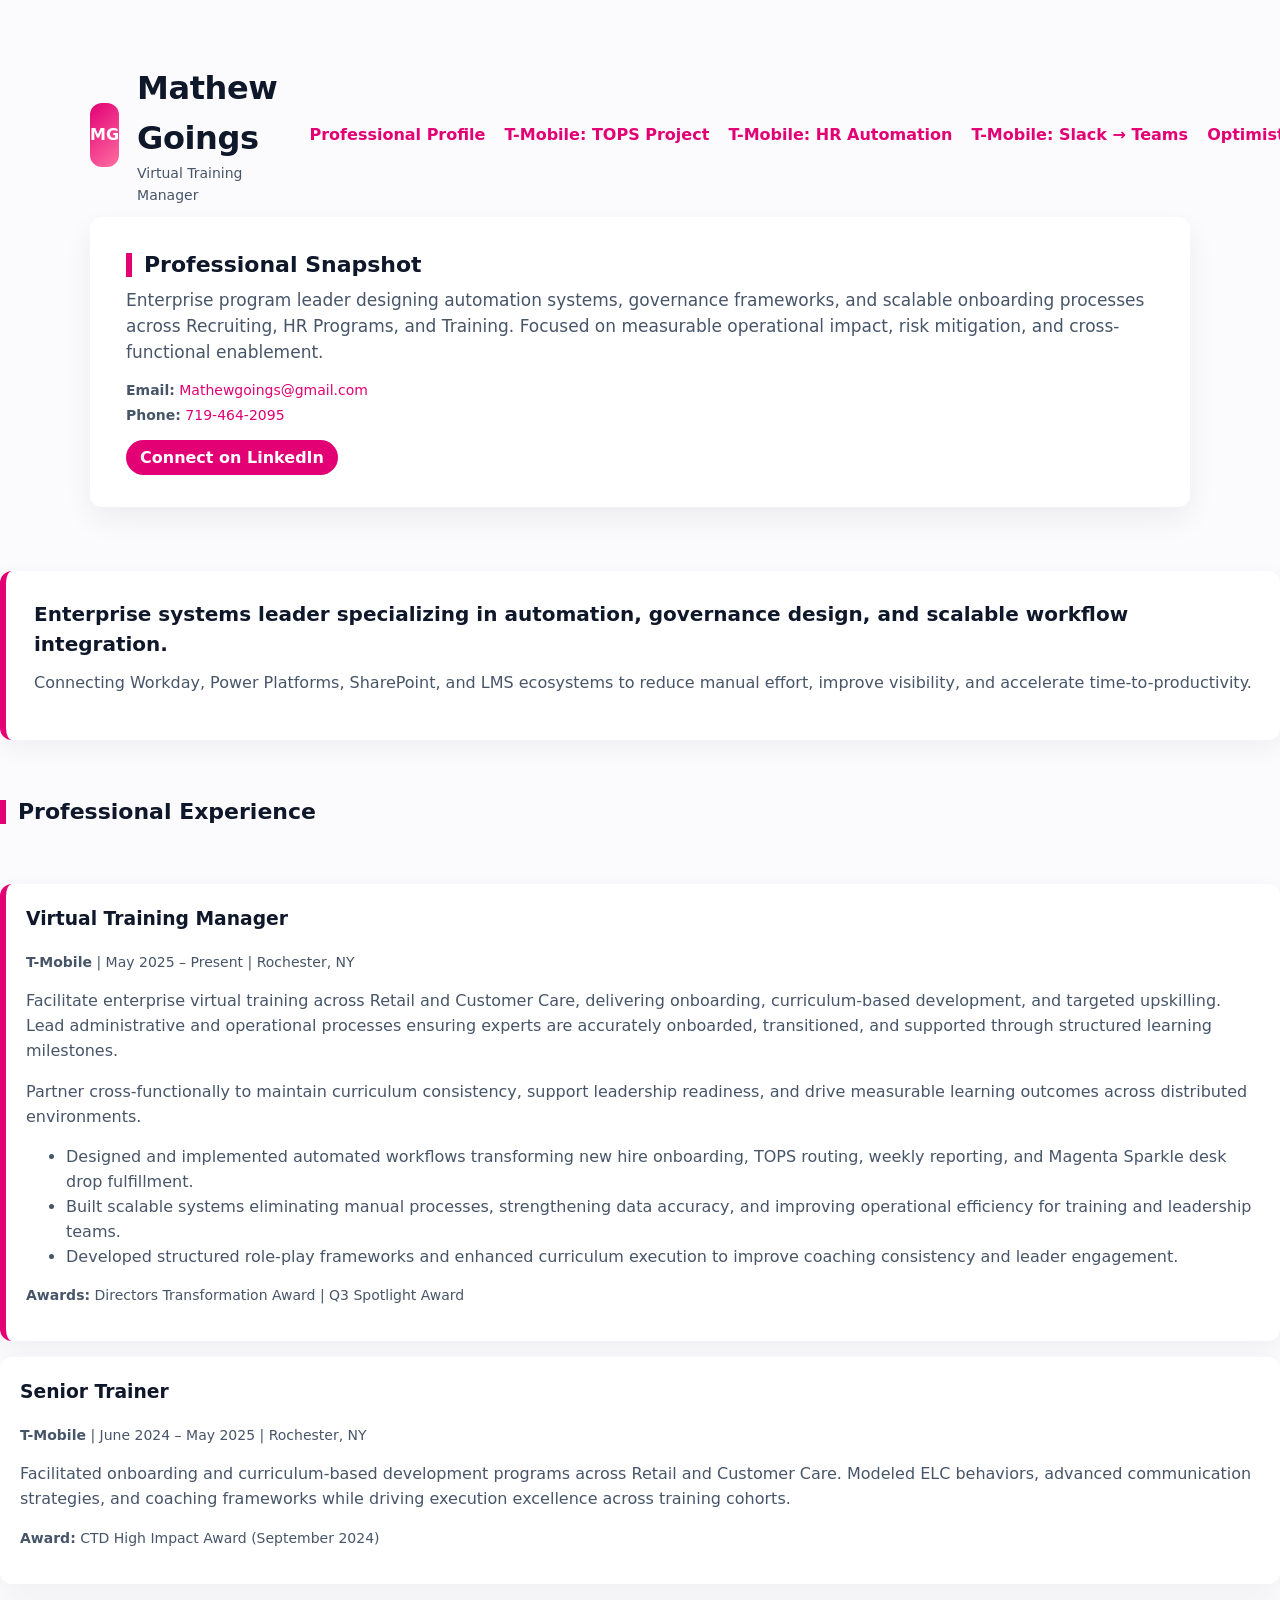
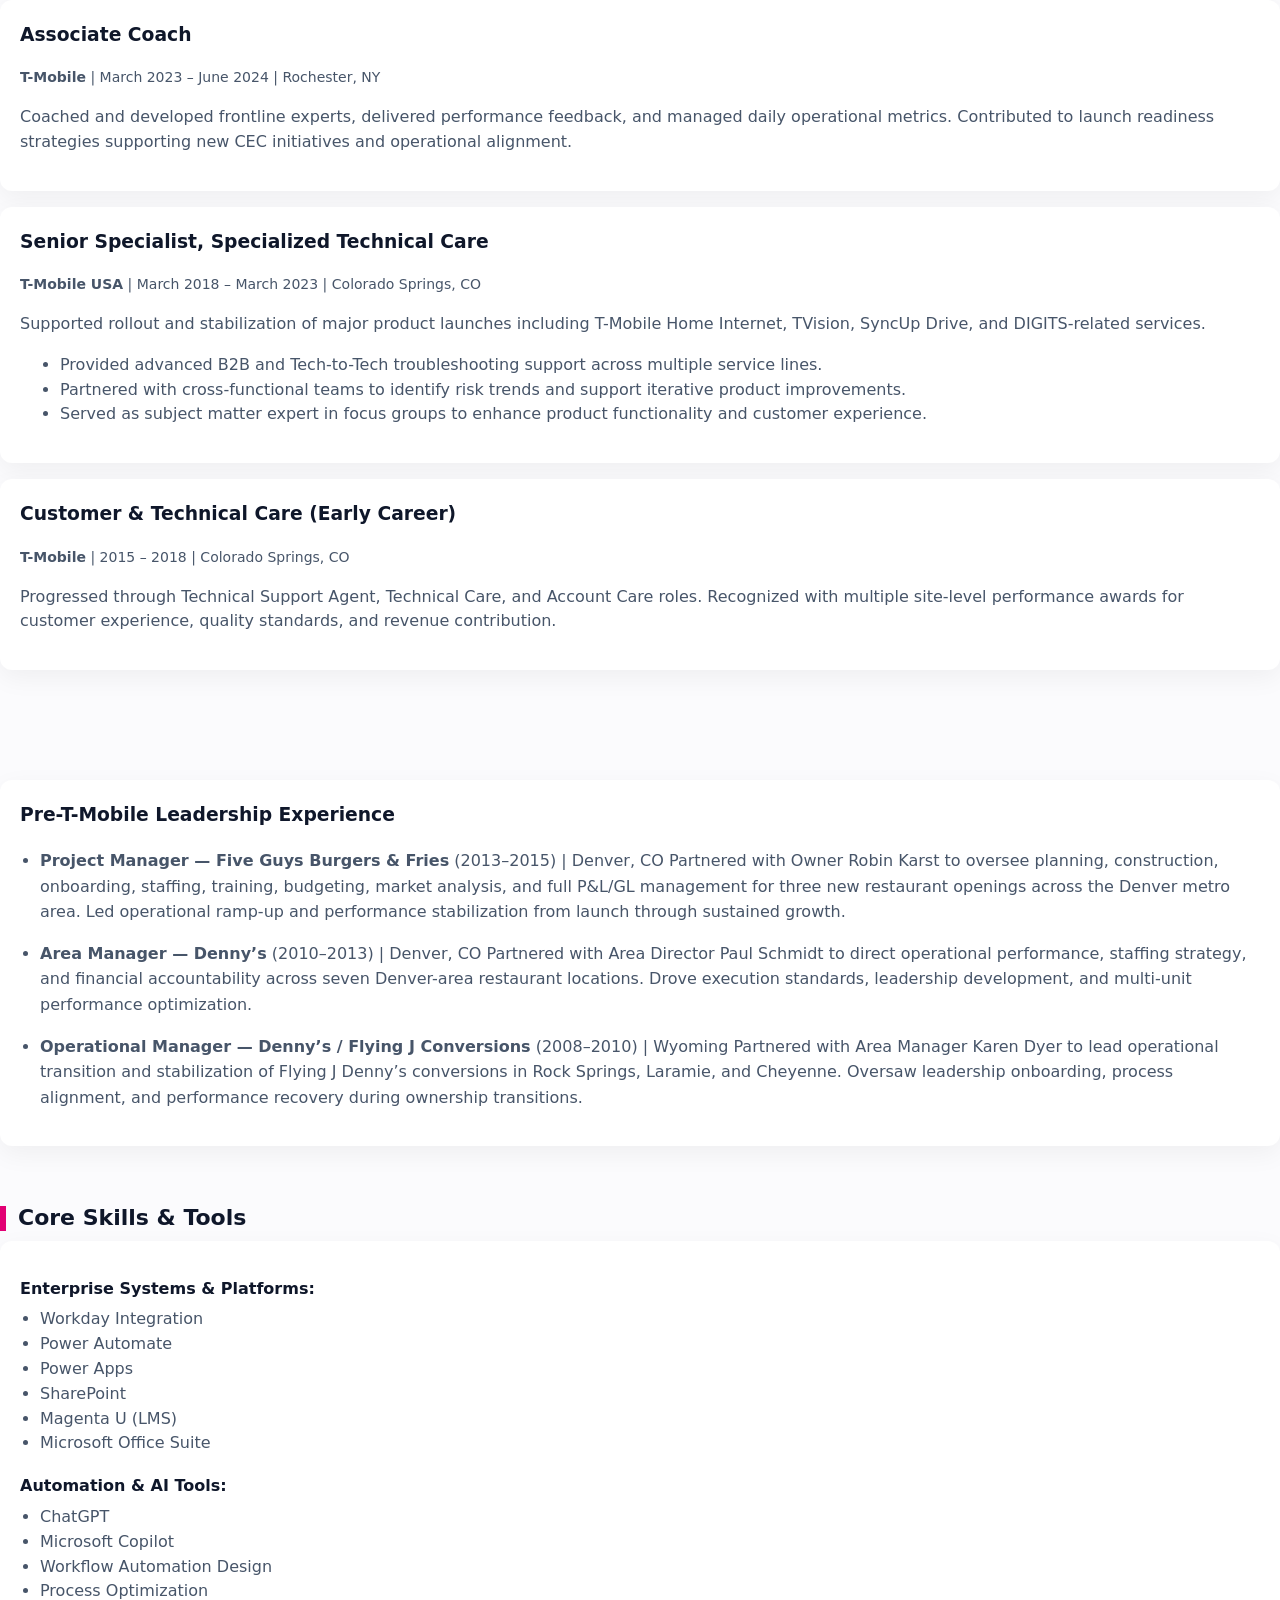
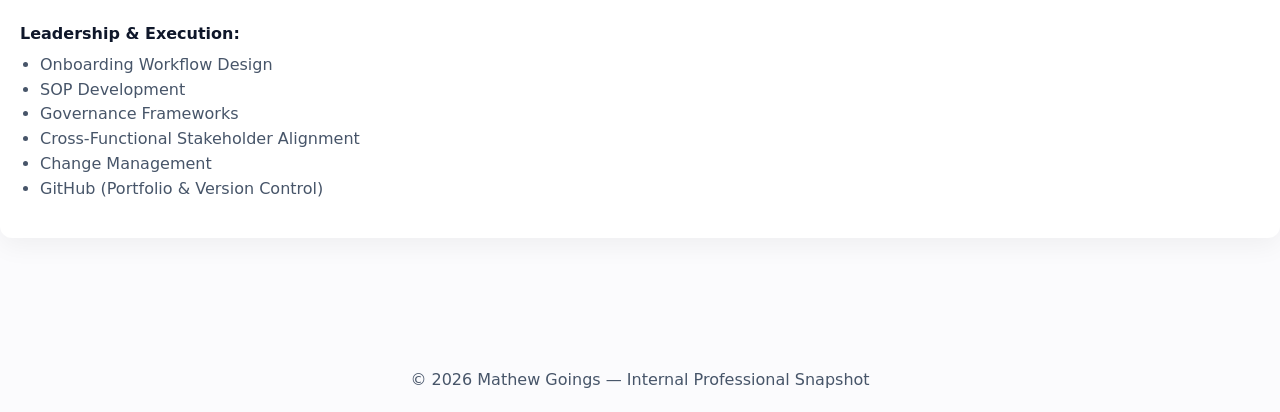
==== commit bf6658f6: "Update index.html" ====
--- a/index.html
+++ b/index.html
@@ -48,6 +48,7 @@
   <a href="/mathewgoings-portfolio/tops.html">T-Mobile: TOPS Project</a>
   <a href="/mathewgoings-portfolio/hr.html">T-Mobile: HR Automation</a>
   <a href="/mathewgoings-portfolio/slack-to-teams.html">T-Mobile: Slack → Teams</a>
+  <a href="/mathewgoings-portfolio/optimistic-media.html">Optimistic Media</a>
 </nav>
     </header>
 
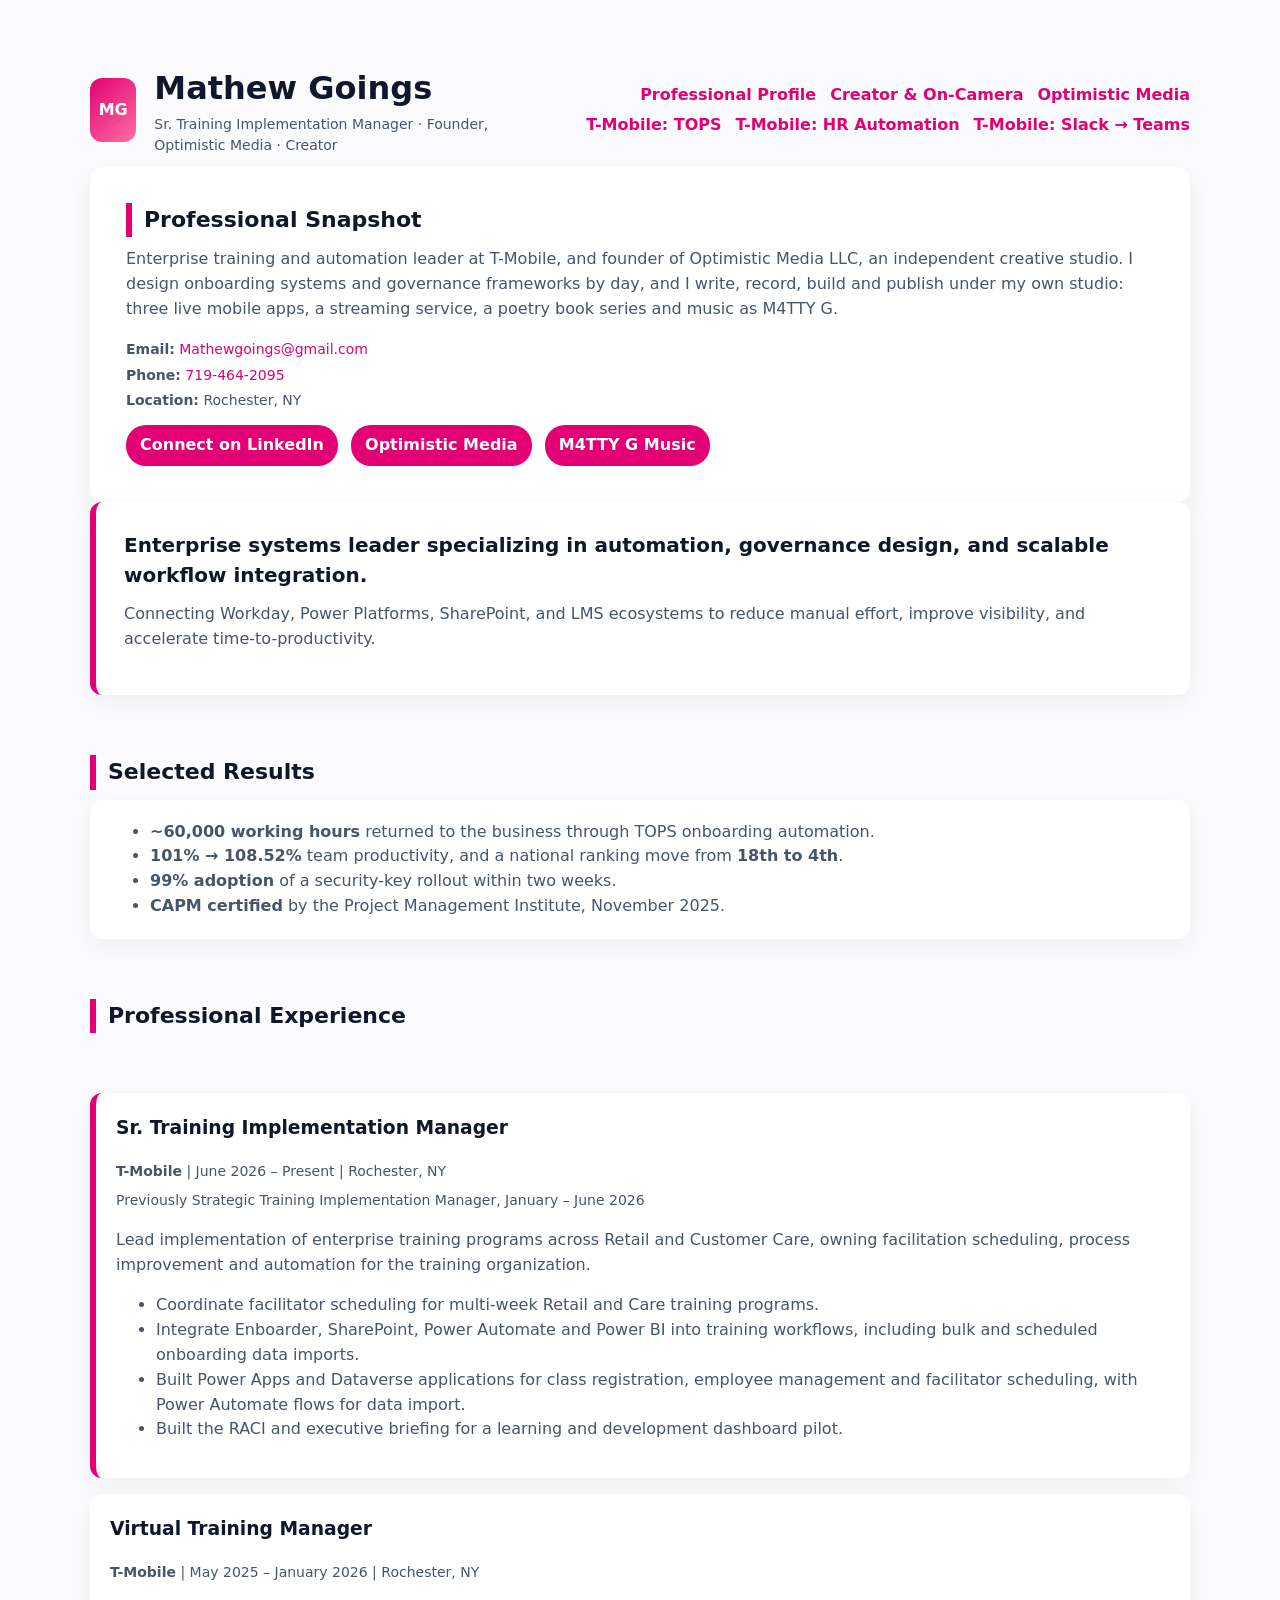
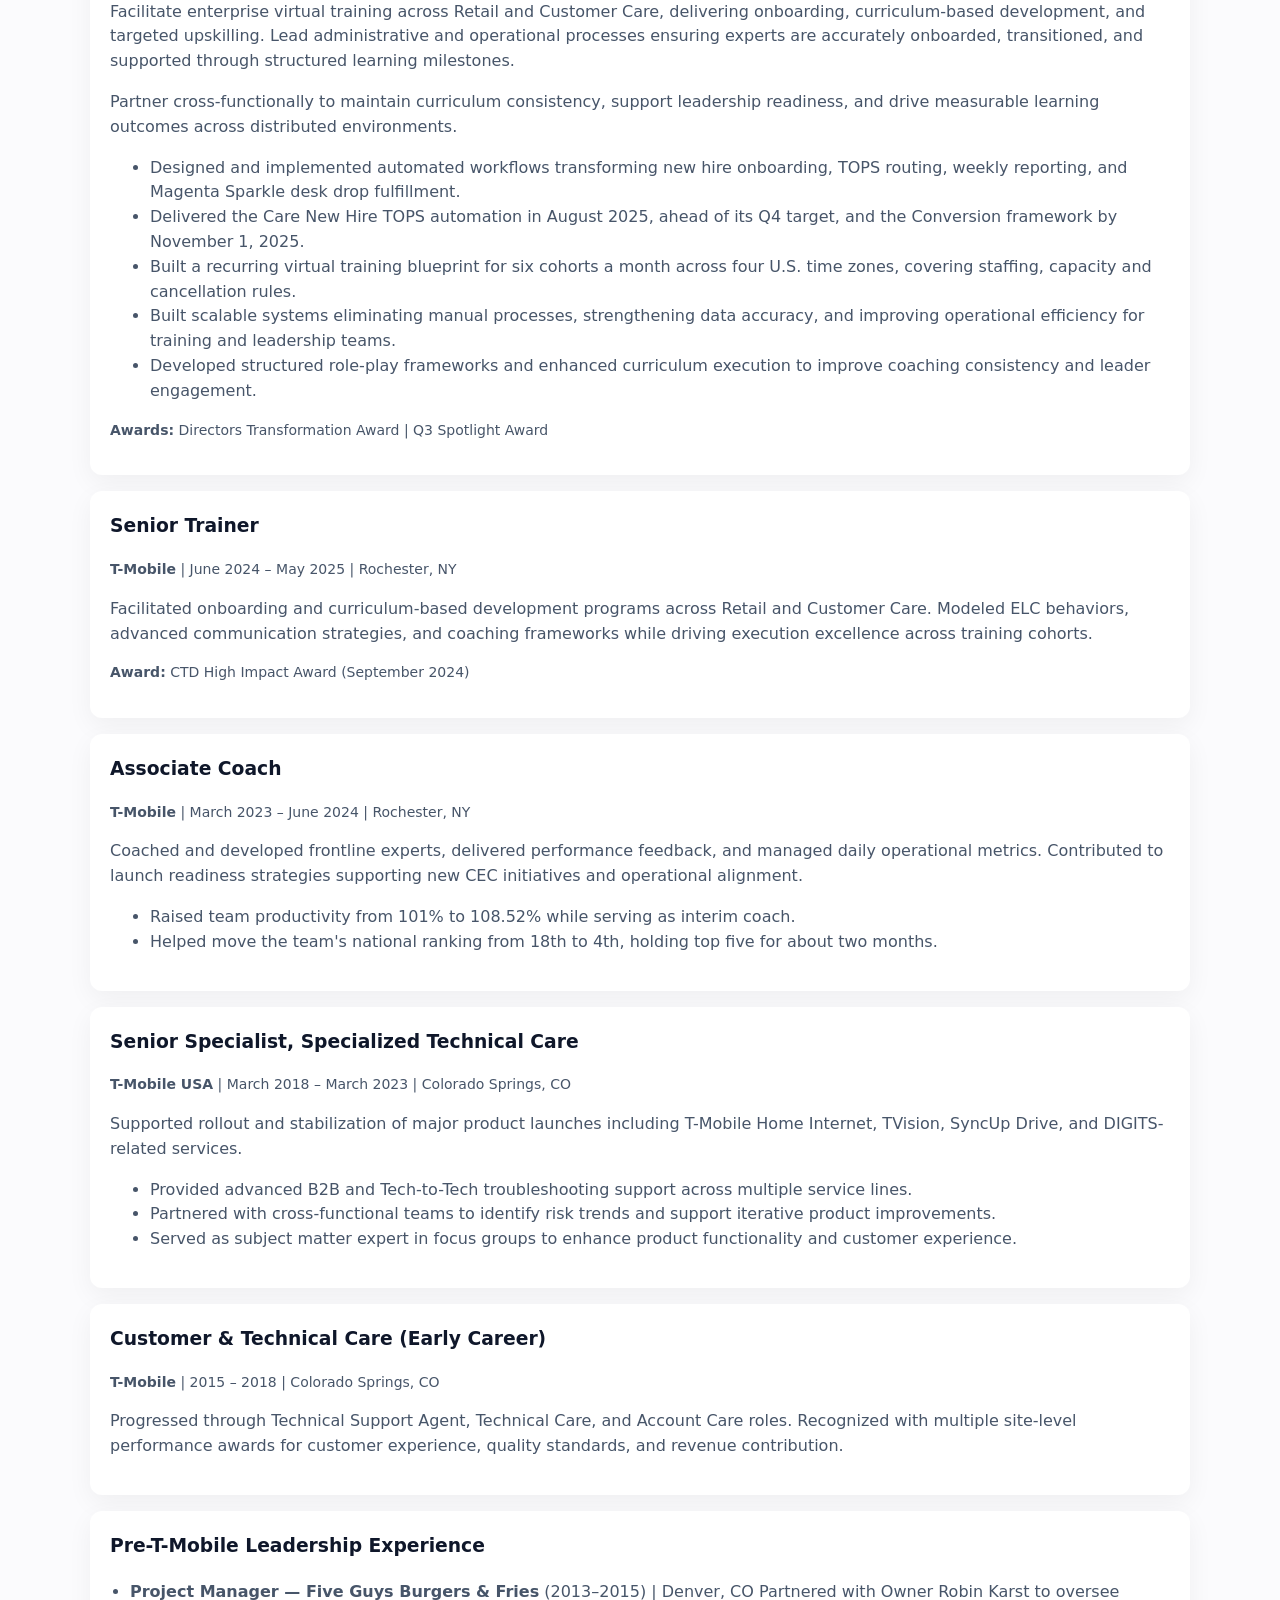
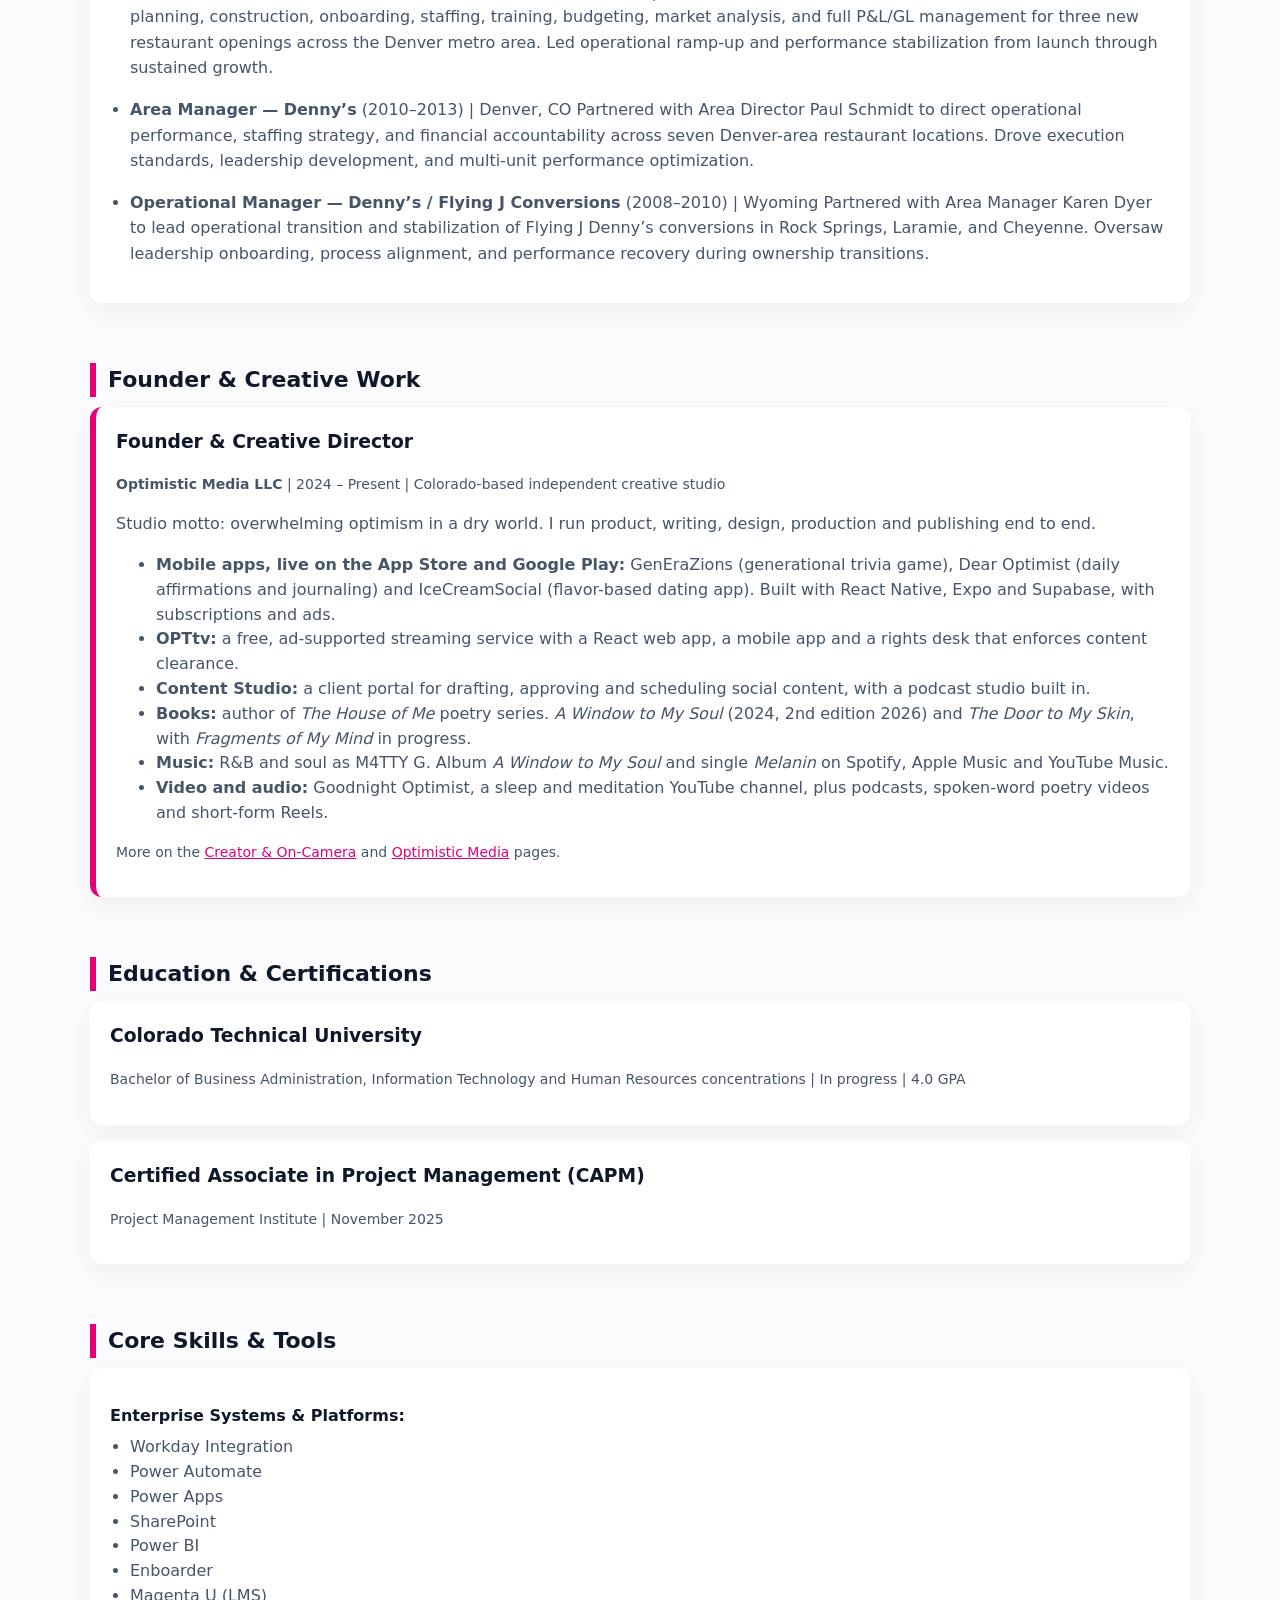
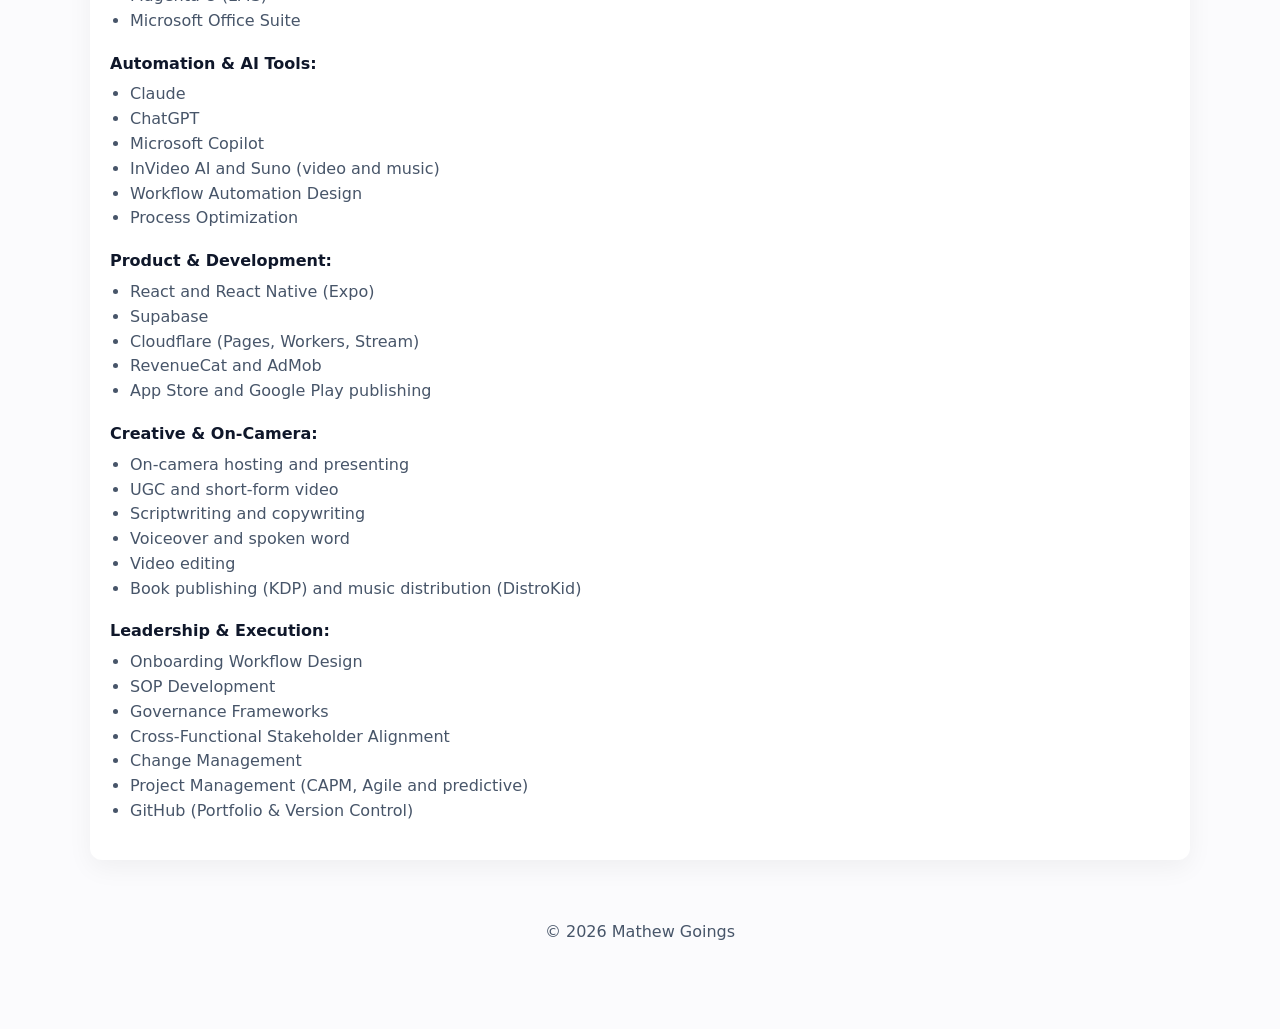
==== commit 6648d120: "Update portfolio: current T-Mobile roles, results, CAPM, Optimistic Media and creator page Co-Author" ====
--- a/index.html
+++ b/index.html
@@ -1,17 +1,10 @@
-<head>
-  <meta charset="utf-8" />
-  <meta name="viewport" content="width=device-width,initial-scale=1" />
-  <title>...</title>
-  <meta name="description" content="..." />
-  <link rel="stylesheet" href="assets/styles.css">
-</head>
 <!doctype html>
 <html lang="en">
 <head>
 <meta charset="utf-8" />
 <meta name="viewport" content="width=device-width,initial-scale=1" />
-<title>Mathew Goings — Professional Snapshot</title>
-<meta name="description" content="Mathew Goings — Professional Snapshot: resume, experience, contact." />
+<title>Mathew Goings — Professional Profile</title>
+<meta name="description" content="Mathew Goings: training implementation leader at T-Mobile, founder of Optimistic Media, author, recording artist (M4TTY G) and content creator." />
 <style>
 :root{
   --magenta:#e20074; --dark:#0f172a; --muted:#475569; --bg:#fbfbfd; --card:#fff; --maxw:1100px;
@@ -32,6 +25,11 @@
 ul.clean{padding-left:20px;color:var(--muted)}
 .small{font-size:14px;color:var(--muted)}
 footer{margin-top:40px;padding:20px;text-align:center;color:var(--muted)}
+.site-nav{margin-left:auto;display:flex;flex-wrap:wrap;justify-content:flex-end;gap:6px 14px;max-width:640px}
+.site-nav a{margin-left:0}
+@media(max-width:820px){.header{flex-wrap:wrap}.site-nav{margin-left:0;justify-content:flex-start}}
+.btn{display:inline-block;background:var(--magenta);color:#fff;padding:8px 14px;border-radius:20px;text-decoration:none;font-weight:600;margin:12px 8px 0 0}
+.muted{color:var(--muted)}
 </style>
 </head>
 <body>
@@ -40,47 +38,29 @@
       <div class="logo">MG</div>
       <div>
         <h1>Mathew Goings</h1>
-        <div class="small">Virtual Training Manager</div>
+        <div class="small">Sr. Training Implementation Manager · Founder, Optimistic Media · Creator</div>
       </div>
-      <nav style="margin-left:auto; display:flex; flex-direction:column; align-items:flex-end;">
-<nav style="margin-left:auto; white-space:nowrap;">
+      <nav class="site-nav">
   <a href="/mathewgoings-portfolio/">Professional Profile</a>
-  <a href="/mathewgoings-portfolio/tops.html">T-Mobile: TOPS Project</a>
+  <a href="/mathewgoings-portfolio/creator.html">Creator &amp; On-Camera</a>
+  <a href="/mathewgoings-portfolio/optimistic-media.html">Optimistic Media</a>
+  <a href="/mathewgoings-portfolio/tops.html">T-Mobile: TOPS</a>
   <a href="/mathewgoings-portfolio/hr.html">T-Mobile: HR Automation</a>
   <a href="/mathewgoings-portfolio/slack-to-teams.html">T-Mobile: Slack → Teams</a>
-  <a href="/mathewgoings-portfolio/optimistic-media.html">Optimistic Media</a>
 </nav>
     </header>
 
     <section class="hero" aria-labelledby="snapshot-title">
       <h2 id="snapshot-title">Professional Snapshot</h2>
-      <p class="lead">Enterprise program leader designing automation systems, governance frameworks, and scalable onboarding processes across Recruiting, HR Programs, and Training. Focused on measurable operational impact, risk mitigation, and cross-functional enablement.</p>
-     <div class="contact small" style="margin-top:12px; line-height:1.8;">
-  <strong>Email:</strong> 
-  <a href="mailto:Mathewgoings@gmail.com" style="color:var(--magenta); text-decoration:none;">
-    Mathewgoings@gmail.com
-  </a><br>
-
-  <strong>Phone:</strong> 
-  <a href="tel:17194642095" style="color:var(--magenta); text-decoration:none;">
-    719-464-2095
-    <div style="height:18px;"></div>
-       
-<a href="https://www.linkedin.com/in/mathew-goings-a8955365/" 
-   target="_blank" 
-   rel="noopener noreferrer"
-   style="color:var(--magenta); text-decoration:none;">
-</a>
-  </a>
-       
-</div><a href="https://www.linkedin.com/in/mathew-goings-a8955365/" 
-   target="_blank" 
-   rel="noopener noreferrer"
-   style="background:var(--magenta); color:white; padding:8px 14px; border-radius:20px; text-decoration:none; font-weight:600;">
-   Connect on LinkedIn
-</a>
-</a>
+      <p class="lead">Enterprise training and automation leader at T-Mobile, and founder of Optimistic Media LLC, an independent creative studio. I design onboarding systems and governance frameworks by day, and I write, record, build and publish under my own studio: three live mobile apps, a streaming service, a poetry book series and music as M4TTY G.</p>
+      <div class="contact small" style="margin-top:12px; line-height:1.8;">
+        <strong>Email:</strong> <a href="mailto:Mathewgoings@gmail.com" style="color:var(--magenta); text-decoration:none;">Mathewgoings@gmail.com</a><br>
+        <strong>Phone:</strong> <a href="tel:17194642095" style="color:var(--magenta); text-decoration:none;">719-464-2095</a><br>
+        <strong>Location:</strong> Rochester, NY
       </div>
+      <a class="btn" href="https://www.linkedin.com/in/mathew-goings-a8955365/" target="_blank" rel="noopener noreferrer">Connect on LinkedIn</a>
+      <a class="btn" href="https://optimisticmedia.net" target="_blank" rel="noopener noreferrer">Optimistic Media</a>
+      <a class="btn" href="https://music.optimisticmedia.net" target="_blank" rel="noopener noreferrer">M4TTY G Music</a>
     </section>
 
     <div class="card" style="border-left:6px solid var(--magenta); padding:28px;">
@@ -94,12 +74,42 @@
 
 
 <section class="section">
+  <h2>Selected Results</h2>
+  <div class="card">
+    <ul class="muted" style="margin:0;">
+      <li><strong>~60,000 working hours</strong> returned to the business through TOPS onboarding automation.</li>
+      <li><strong>101% → 108.52%</strong> team productivity, and a national ranking move from <strong>18th to 4th</strong>.</li>
+      <li><strong>99% adoption</strong> of a security-key rollout within two weeks.</li>
+      <li><strong>CAPM certified</strong> by the Project Management Institute, November 2025.</li>
+    </ul>
+  </div>
+</section>
+
+<section class="section">
   <h2>Professional Experience</h2>
 <div style="height:50px;"></div>
+  <!-- Sr. Training Implementation Manager -->
+  <div class="card" style="border-left:6px solid var(--magenta);">
+    <h3 style="margin-top:0;">Sr. Training Implementation Manager</h3>
+    <p class="small"><strong>T-Mobile</strong> | June 2026 – Present | Rochester, NY</p>
+    <p class="small" style="margin-top:-6px;">Previously Strategic Training Implementation Manager, January – June 2026</p>
+
+    <p class="muted">
+      Lead implementation of enterprise training programs across Retail and Customer Care, owning facilitation scheduling, process improvement and automation for the training organization.
+    </p>
+
+    <ul class="muted" style="margin-top:12px;">
+      <li>Coordinate facilitator scheduling for multi-week Retail and Care training programs.</li>
+      <li>Integrate Enboarder, SharePoint, Power Automate and Power BI into training workflows, including bulk and scheduled onboarding data imports.</li>
+      <li>Built Power Apps and Dataverse applications for class registration, employee management and facilitator scheduling, with Power Automate flows for data import.</li>
+      <li>Built the RACI and executive briefing for a learning and development dashboard pilot.</li>
+    </ul>
+  </div>
+
   <!-- Virtual Training Manager -->
-  <div class="card" style="border-left:6px solid var(--magenta);">
+  <div class="card">
     <h3 style="margin-top:0;">Virtual Training Manager</h3>
-    <p class="small"><strong>T-Mobile</strong> | May 2025 – Present | Rochester, NY</p>
+    <p class="small"><strong>T-Mobile</strong> | May 2025 – January 2026 | Rochester, NY</p>
 
     <p class="muted">
       Facilitate enterprise virtual training across Retail and Customer Care, delivering onboarding, curriculum-based development, and targeted upskilling. Lead administrative and operational processes ensuring experts are accurately onboarded, transitioned, and supported through structured learning milestones.
@@ -111,6 +121,8 @@
 
     <ul class="muted" style="margin-top:12px;">
       <li>Designed and implemented automated workflows transforming new hire onboarding, TOPS routing, weekly reporting, and Magenta Sparkle desk drop fulfillment.</li>
+      <li>Delivered the Care New Hire TOPS automation in August 2025, ahead of its Q4 target, and the Conversion framework by November 1, 2025.</li>
+      <li>Built a recurring virtual training blueprint for six cohorts a month across four U.S. time zones, covering staffing, capacity and cancellation rules.</li>
       <li>Built scalable systems eliminating manual processes, strengthening data accuracy, and improving operational efficiency for training and leadership teams.</li>
       <li>Developed structured role-play frameworks and enhanced curriculum execution to improve coaching consistency and leader engagement.</li>
     </ul>
@@ -142,6 +154,10 @@
     <p class="muted">
       Coached and developed frontline experts, delivered performance feedback, and managed daily operational metrics. Contributed to launch readiness strategies supporting new CEC initiatives and operational alignment.
     </p>
+    <ul class="muted" style="margin-top:12px;">
+      <li>Raised team productivity from 101% to 108.52% while serving as interim coach.</li>
+      <li>Helped move the team's national ranking from 18th to 4th, holding top five for about two months.</li>
+    </ul>
   </div>
 
   <!-- Senior Specialist -->
@@ -194,6 +210,36 @@
 
   </ul>
 </div>
+
+<section class="section">
+  <h2>Founder &amp; Creative Work</h2>
+  <div class="card" style="border-left:6px solid var(--magenta);">
+    <h3 style="margin-top:0;">Founder &amp; Creative Director</h3>
+    <p class="small"><strong>Optimistic Media LLC</strong> | 2024 – Present | Colorado-based independent creative studio</p>
+    <p class="muted">Studio motto: overwhelming optimism in a dry world. I run product, writing, design, production and publishing end to end.</p>
+    <ul class="muted" style="margin-top:12px;">
+      <li><strong>Mobile apps, live on the App Store and Google Play:</strong> GenEraZions (generational trivia game), Dear Optimist (daily affirmations and journaling) and IceCreamSocial (flavor-based dating app). Built with React Native, Expo and Supabase, with subscriptions and ads.</li>
+      <li><strong>OPTtv:</strong> a free, ad-supported streaming service with a React web app, a mobile app and a rights desk that enforces content clearance.</li>
+      <li><strong>Content Studio:</strong> a client portal for drafting, approving and scheduling social content, with a podcast studio built in.</li>
+      <li><strong>Books:</strong> author of <em>The House of Me</em> poetry series. <em>A Window to My Soul</em> (2024, 2nd edition 2026) and <em>The Door to My Skin</em>, with <em>Fragments of My Mind</em> in progress.</li>
+      <li><strong>Music:</strong> R&amp;B and soul as M4TTY G. Album <em>A Window to My Soul</em> and single <em>Melanin</em> on Spotify, Apple Music and YouTube Music.</li>
+      <li><strong>Video and audio:</strong> Goodnight Optimist, a sleep and meditation YouTube channel, plus podcasts, spoken-word poetry videos and short-form Reels.</li>
+    </ul>
+    <p class="small" style="margin-top:12px;">More on the <a href="/mathewgoings-portfolio/creator.html" style="color:var(--magenta);">Creator &amp; On-Camera</a> and <a href="/mathewgoings-portfolio/optimistic-media.html" style="color:var(--magenta);">Optimistic Media</a> pages.</p>
+  </div>
+</section>
+
+<section class="section">
+  <h2>Education &amp; Certifications</h2>
+  <div class="card">
+    <h3 style="margin-top:0;">Colorado Technical University</h3>
+    <p class="small">Bachelor of Business Administration, Information Technology and Human Resources concentrations | In progress | 4.0 GPA</p>
+  </div>
+  <div class="card">
+    <h3 style="margin-top:0;">Certified Associate in Project Management (CAPM)</h3>
+    <p class="small">Project Management Institute | November 2025</p>
+  </div>
+</section>
 
   <section class="section">
   <h2>Core Skills & Tools</h2>
@@ -206,16 +252,39 @@
       <li>Power Automate</li>
       <li>Power Apps</li>
       <li>SharePoint</li>
+      <li>Power BI</li>
+      <li>Enboarder</li>
       <li>Magenta U (LMS)</li>
       <li>Microsoft Office Suite</li>
     </ul>
 
     <p style="font-weight:700; margin-bottom:6px;">Automation & AI Tools:</p>
     <ul class="muted" style="padding-left:20px; margin-top:0; margin-bottom:18px;">
+      <li>Claude</li>
       <li>ChatGPT</li>
       <li>Microsoft Copilot</li>
+      <li>InVideo AI and Suno (video and music)</li>
       <li>Workflow Automation Design</li>
       <li>Process Optimization</li>
+    </ul>
+
+    <p style="font-weight:700; margin-bottom:6px;">Product &amp; Development:</p>
+    <ul class="muted" style="padding-left:20px; margin-top:0; margin-bottom:18px;">
+      <li>React and React Native (Expo)</li>
+      <li>Supabase</li>
+      <li>Cloudflare (Pages, Workers, Stream)</li>
+      <li>RevenueCat and AdMob</li>
+      <li>App Store and Google Play publishing</li>
+    </ul>
+
+    <p style="font-weight:700; margin-bottom:6px;">Creative &amp; On-Camera:</p>
+    <ul class="muted" style="padding-left:20px; margin-top:0; margin-bottom:18px;">
+      <li>On-camera hosting and presenting</li>
+      <li>UGC and short-form video</li>
+      <li>Scriptwriting and copywriting</li>
+      <li>Voiceover and spoken word</li>
+      <li>Video editing</li>
+      <li>Book publishing (KDP) and music distribution (DistroKid)</li>
     </ul>
 
     <p style="font-weight:700; margin-bottom:6px;">Leadership & Execution:</p>
@@ -225,13 +294,14 @@
       <li>Governance Frameworks</li>
       <li>Cross-Functional Stakeholder Alignment</li>
       <li>Change Management</li>
+      <li>Project Management (CAPM, Agile and predictive)</li>
       <li>GitHub (Portfolio & Version Control)</li>
     </ul>
 
   </div>
 </section>
     <footer>
-      © 2026 Mathew Goings — Internal Professional Snapshot
+      © 2026 Mathew Goings
     </footer>
   </div>
 </body>
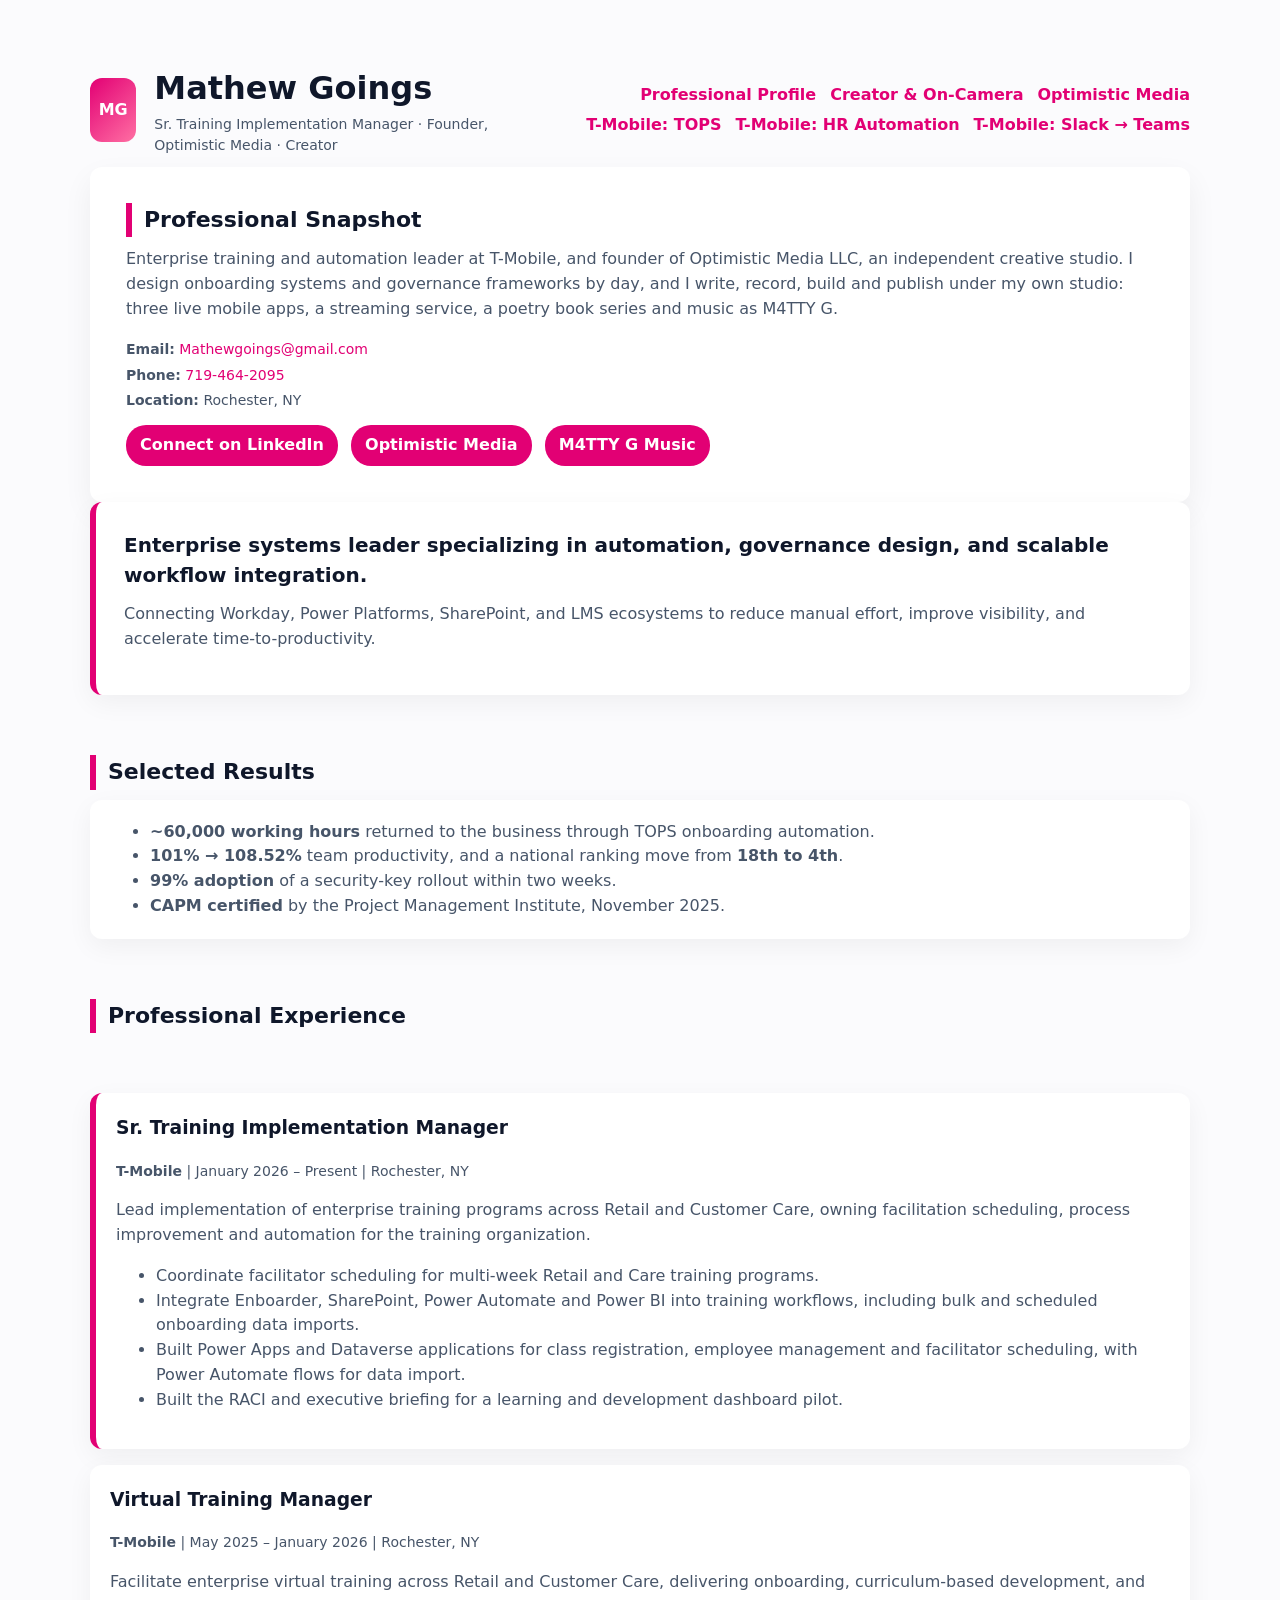
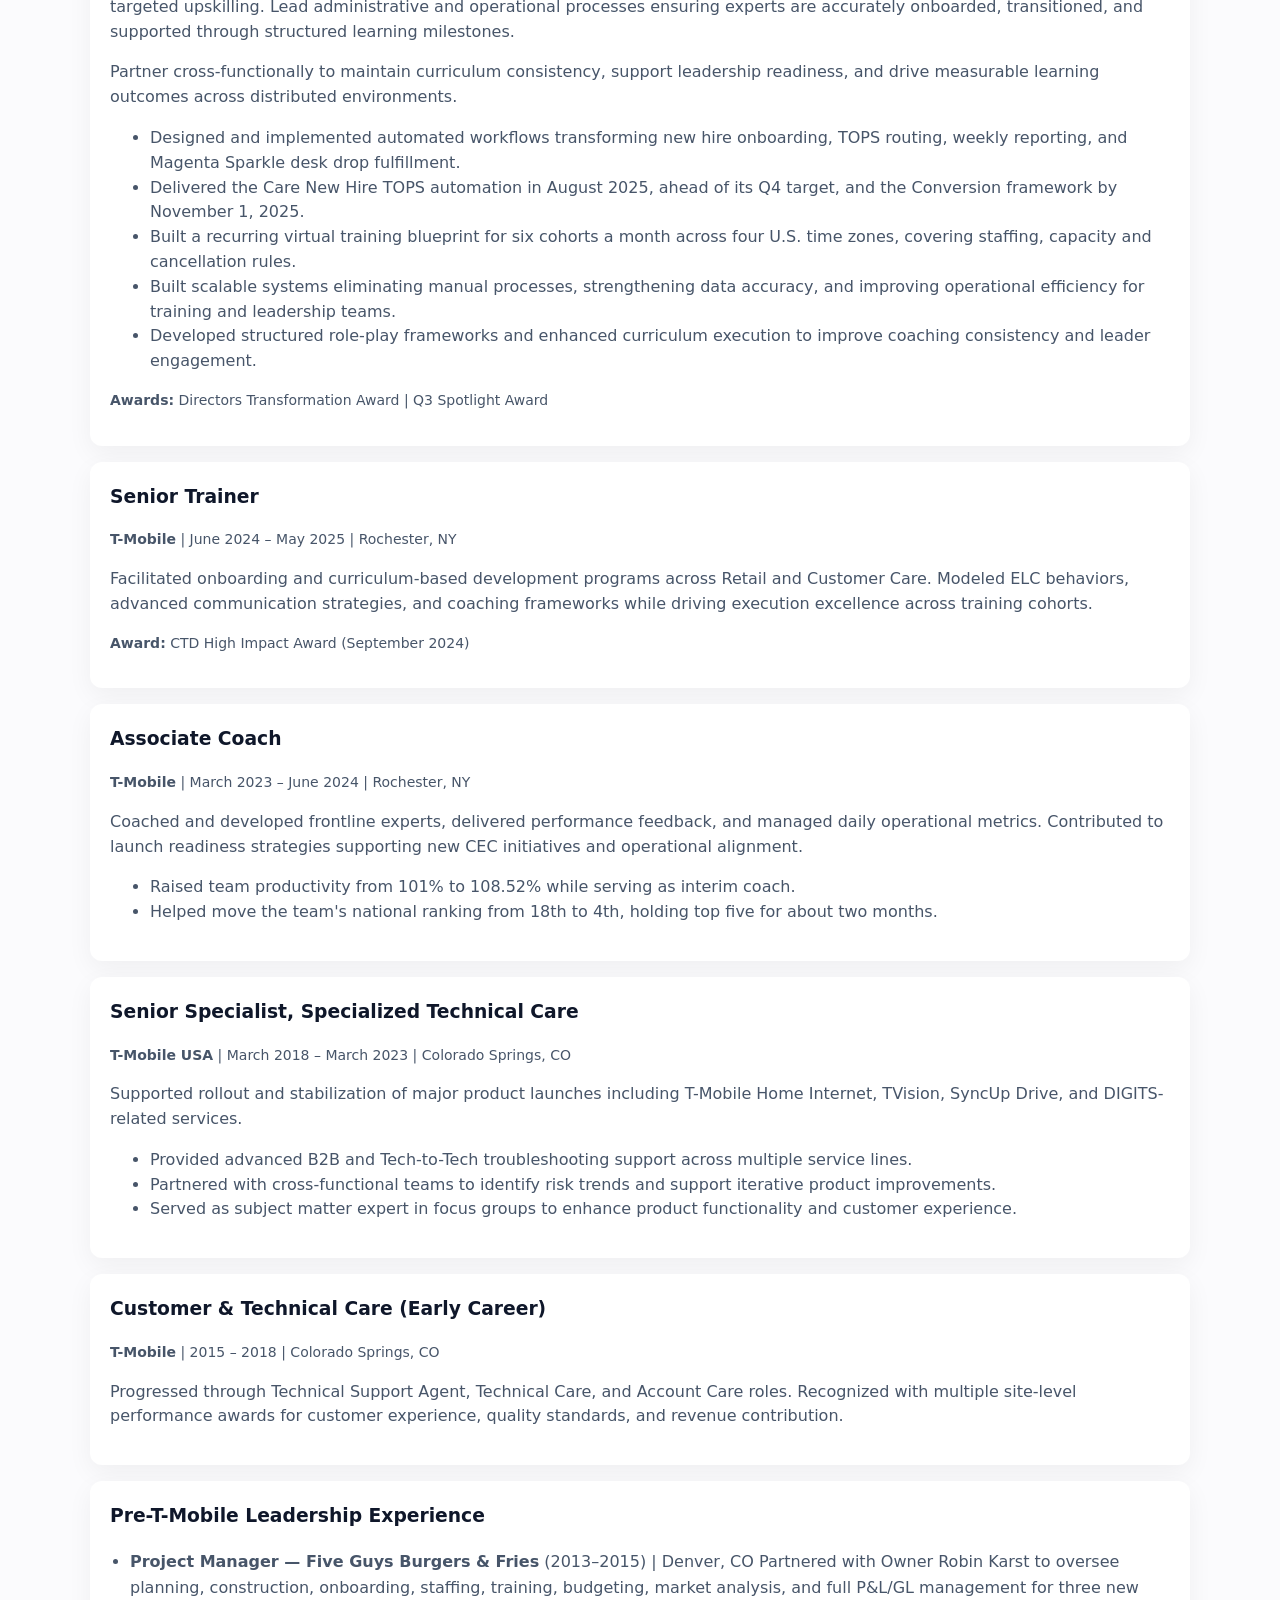
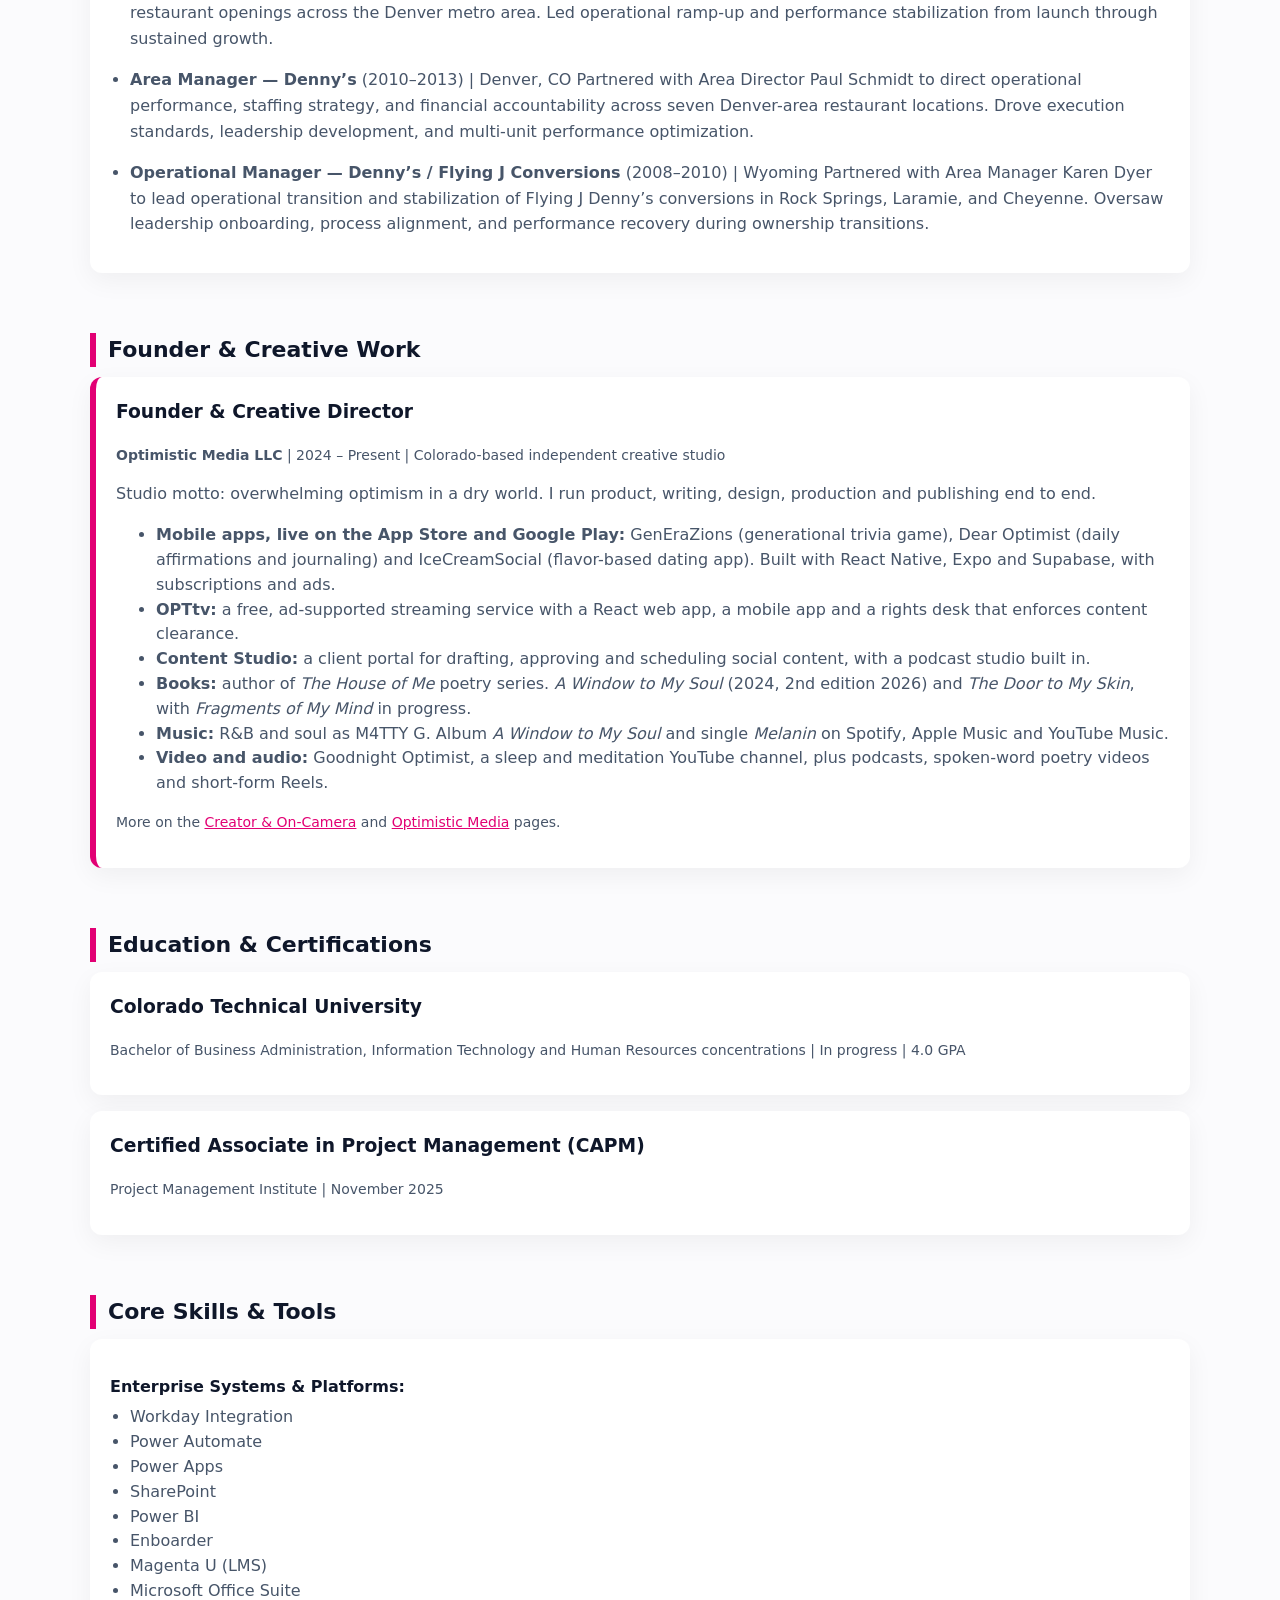
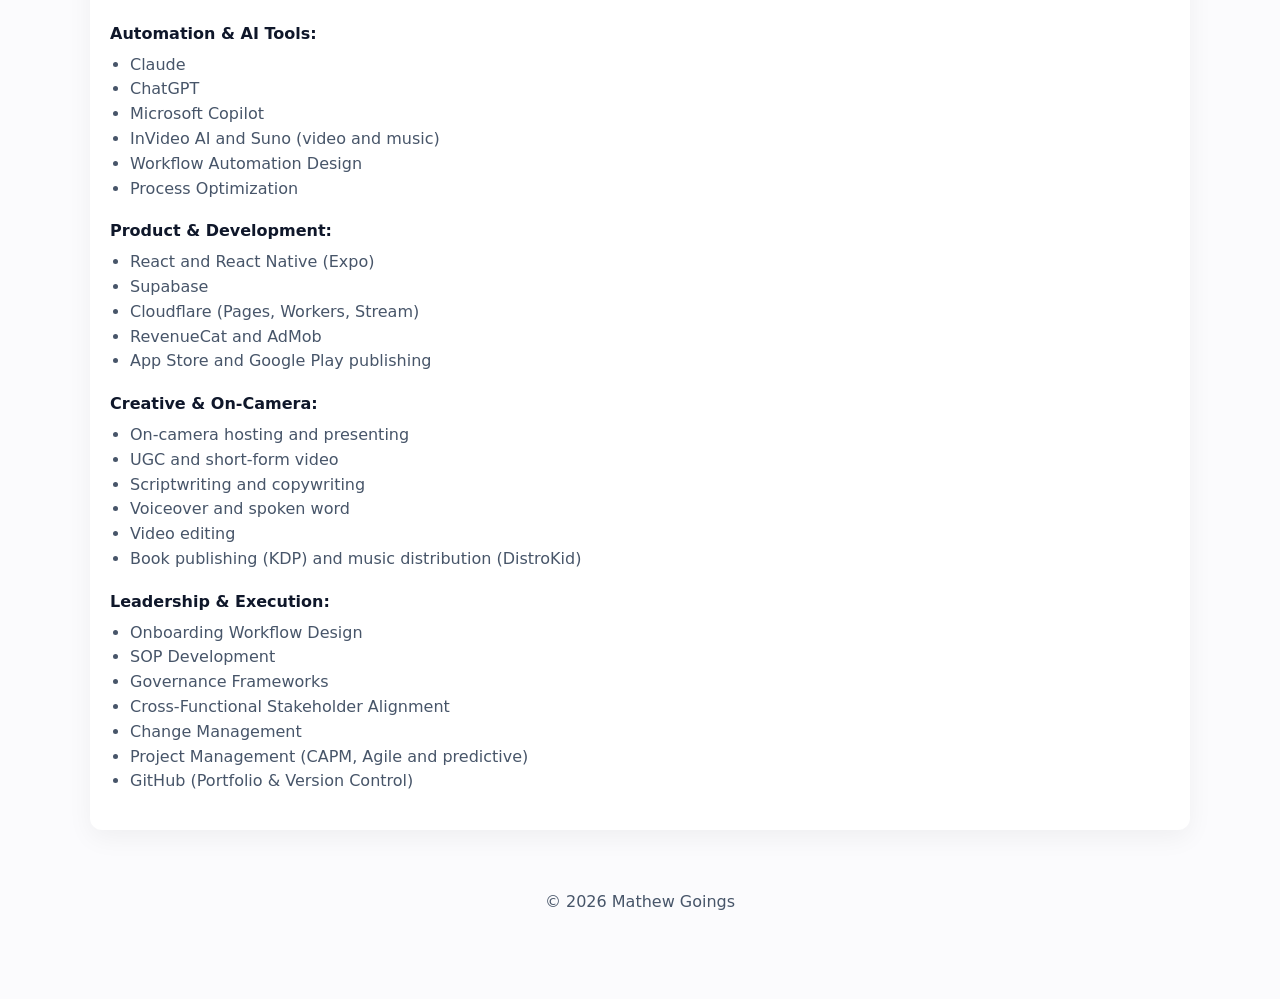
==== commit fb0bb4a8: "Sr. Training Implementation Manager since January 2026 Co-Authored-By: Claude Opus 5.5 <noreply@anth" ====
--- a/index.html
+++ b/index.html
@@ -91,8 +91,7 @@
   <!-- Sr. Training Implementation Manager -->
   <div class="card" style="border-left:6px solid var(--magenta);">
     <h3 style="margin-top:0;">Sr. Training Implementation Manager</h3>
-    <p class="small"><strong>T-Mobile</strong> | June 2026 – Present | Rochester, NY</p>
-    <p class="small" style="margin-top:-6px;">Previously Strategic Training Implementation Manager, January – June 2026</p>
+    <p class="small"><strong>T-Mobile</strong> | January 2026 – Present | Rochester, NY</p>
 
     <p class="muted">
       Lead implementation of enterprise training programs across Retail and Customer Care, owning facilitation scheduling, process improvement and automation for the training organization.
